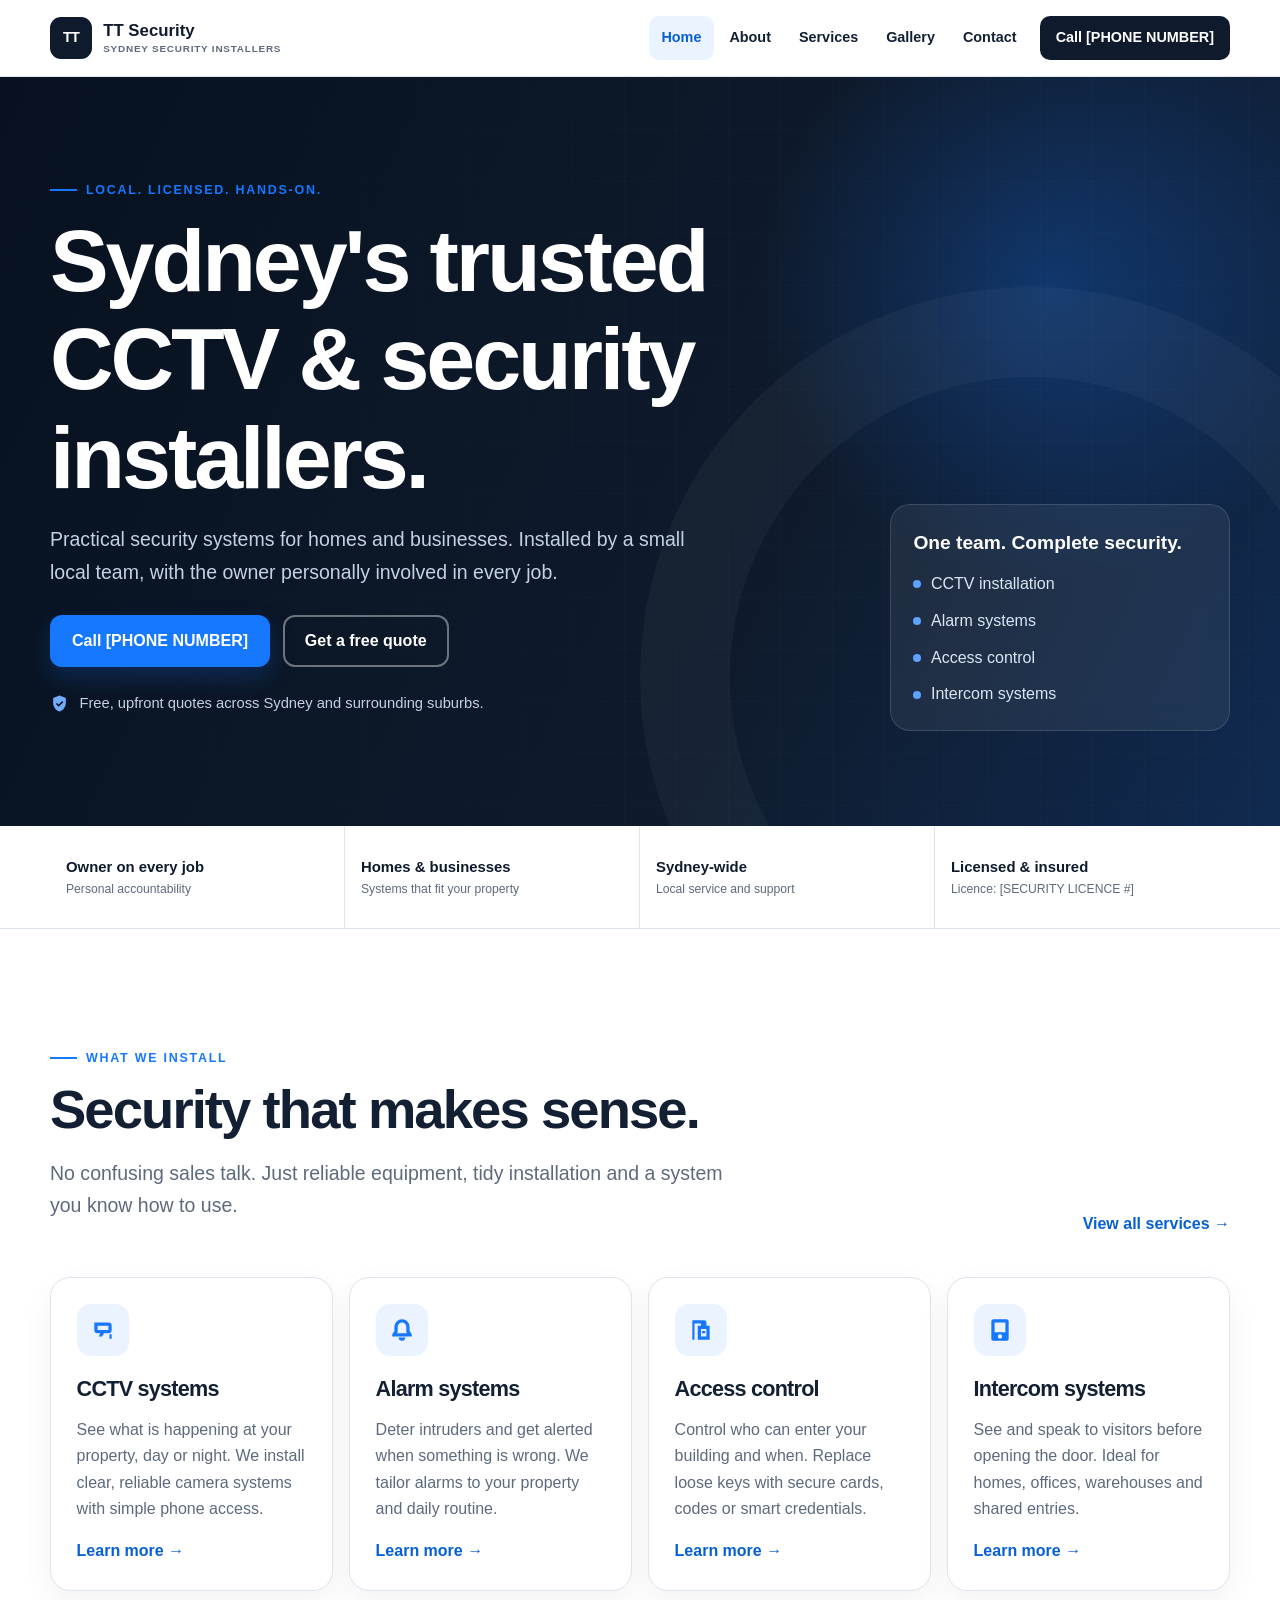
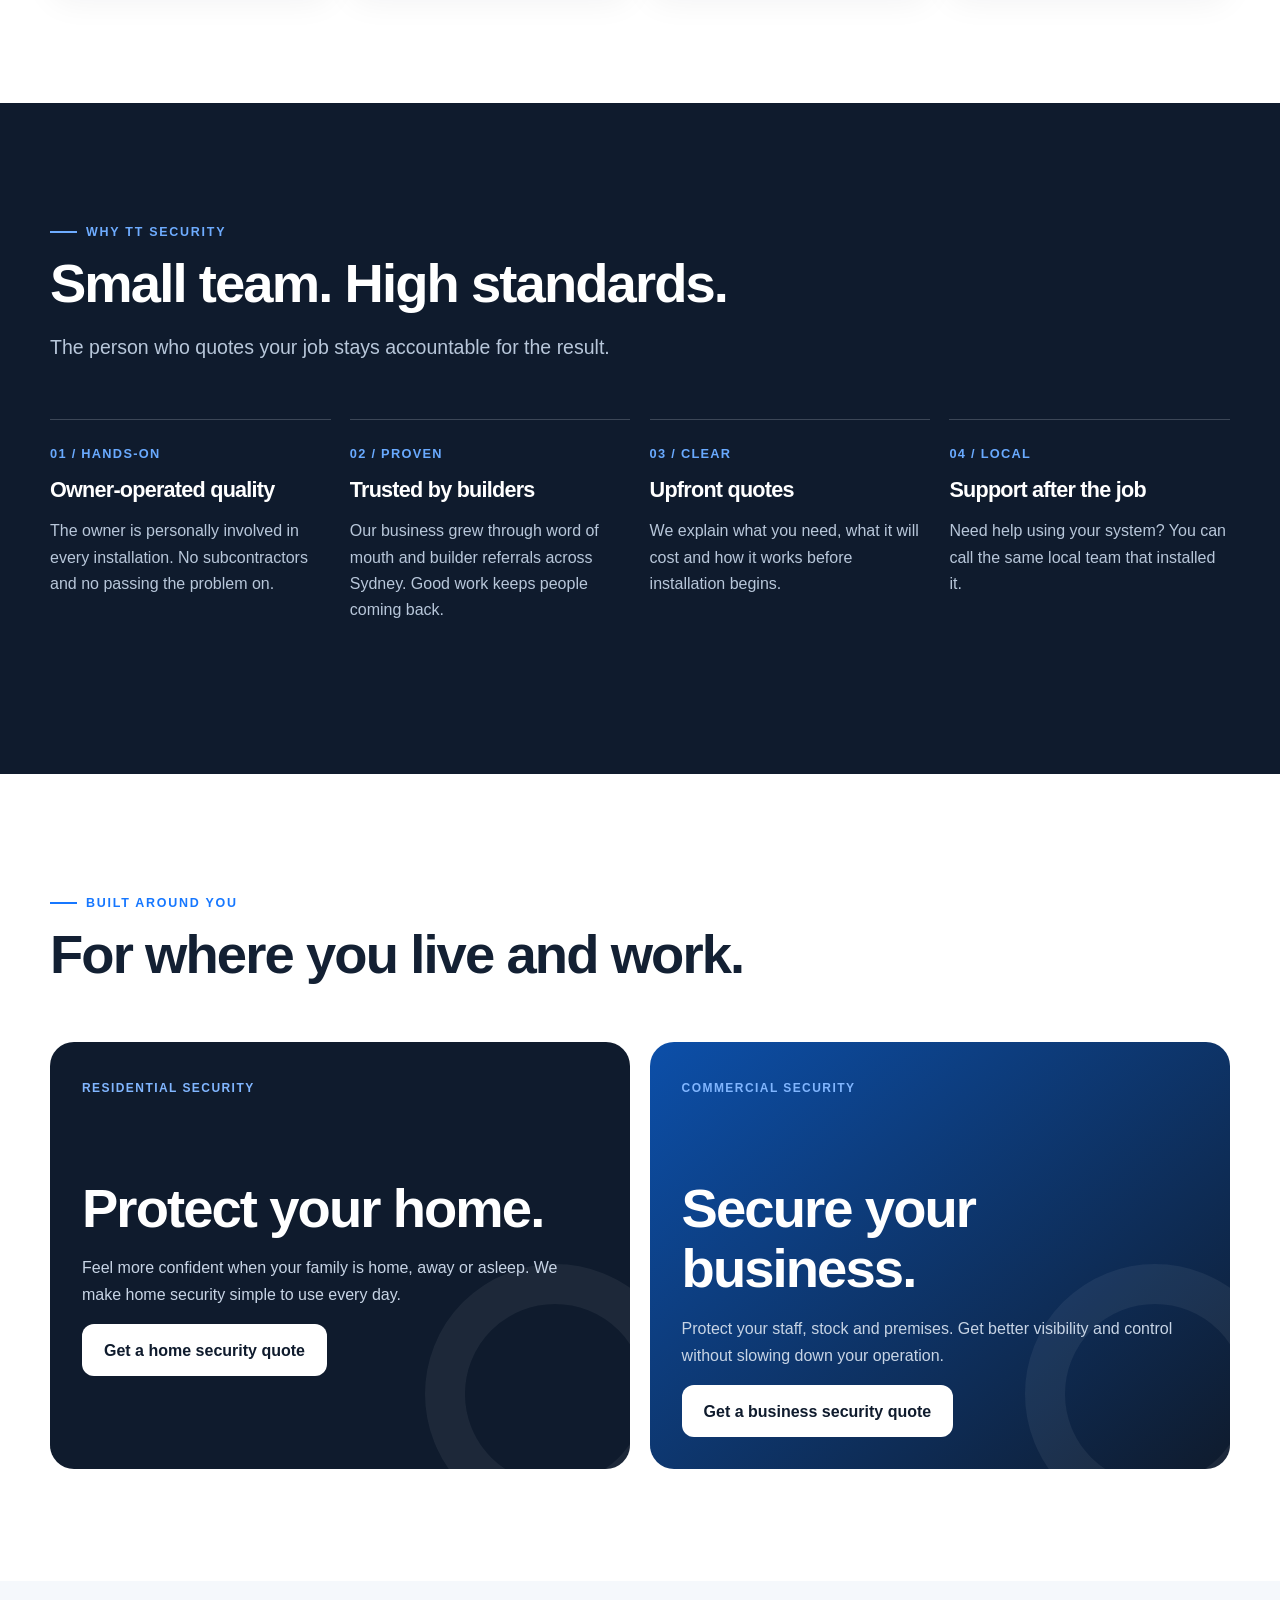
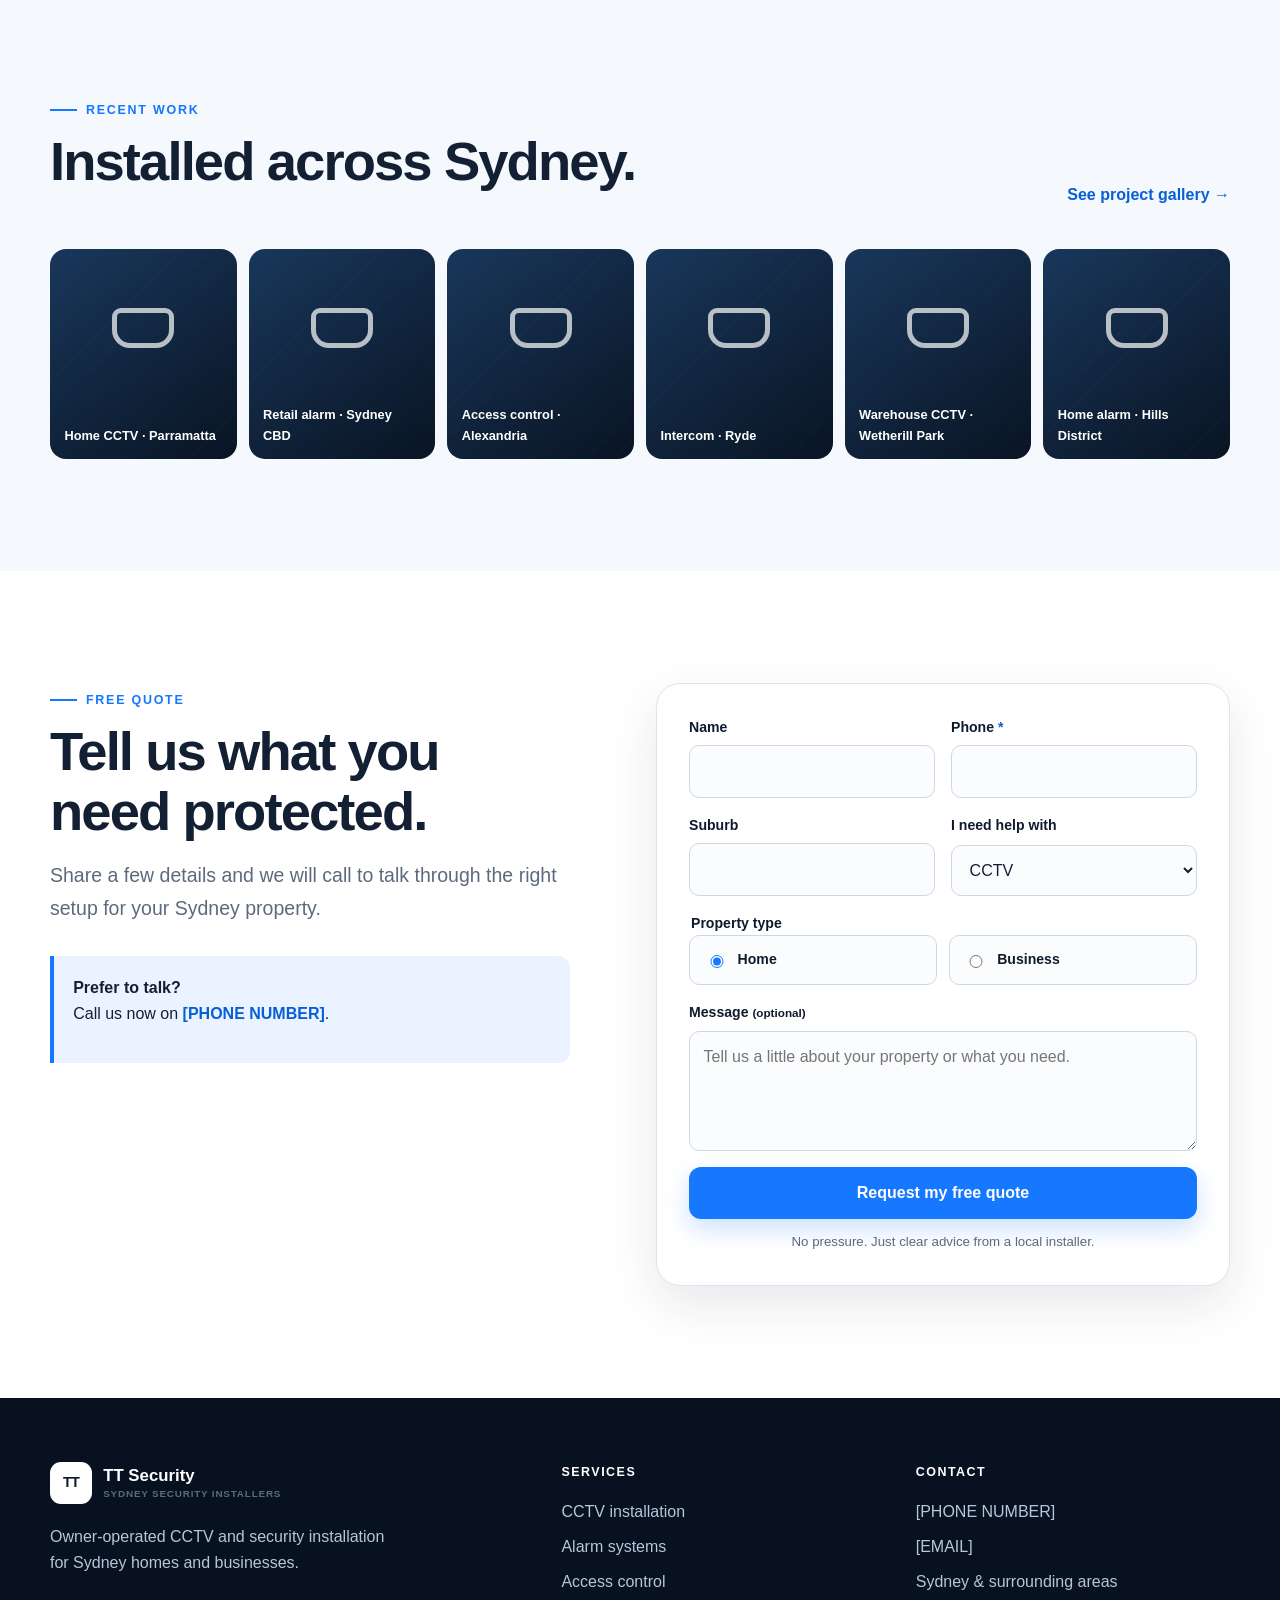
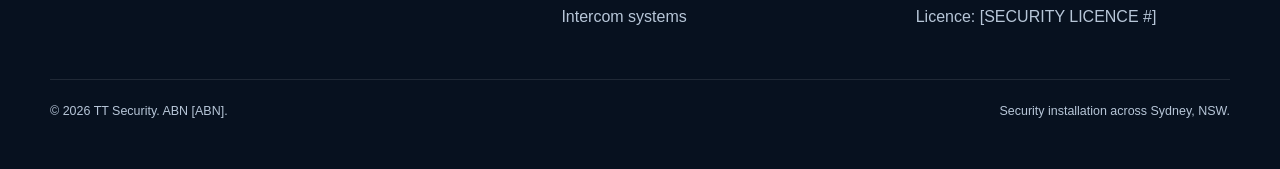
==== index.html @ d6d6823a "TT security website" ====
<!doctype html>
<html lang="en-AU">
<head>
  <meta charset="utf-8">
  <meta name="viewport" content="width=device-width, initial-scale=1">
  <title>CCTV & Security Installation Sydney | TT Security</title>
  <meta name="description" content="Sydney CCTV, alarm, access control and intercom installation for homes and businesses. Owner-operated service and free upfront quotes.">
  <link rel="stylesheet" href="css/style.css">
  <script defer src="js/main.js"></script>
  <script type="application/ld+json">
  {"@context":"https://schema.org","@type":"LocalBusiness","name":"TT Security","description":"CCTV and security system installation for Sydney homes and businesses.","telephone":"[PHONE NUMBER]","email":"[EMAIL]","address":{"@type":"PostalAddress","streetAddress":"[ADDRESS]","addressLocality":"Sydney","addressRegion":"NSW","postalCode":"[POSTCODE]","addressCountry":"AU"},"areaServed":"Sydney NSW and surrounding areas","openingHours":"[BUSINESS HOURS]","url":"[WEBSITE URL]"}
  </script>
</head>
<body>
  <a class="skip-link" href="#main">Skip to main content</a>
  <header class="site-header">
    <div class="container header-inner">
      <a class="brand" href="index.html" aria-label="TT Security home">
        <span class="brand-mark">TT</span><span class="brand-text">TT Security<small>Sydney security installers</small></span>
      </a>
      <button class="nav-toggle" type="button" aria-expanded="false" aria-controls="site-nav" aria-label="Open navigation"><span class="nav-toggle-lines"></span></button>
      <nav class="site-nav" id="site-nav" aria-label="Main navigation">
        <ul class="nav-list">
          <li><a href="index.html" aria-current="page">Home</a></li><li><a href="about.html">About</a></li><li><a href="services.html">Services</a></li><li><a href="gallery.html">Gallery</a></li><li><a href="contact.html">Contact</a></li><li><a class="nav-call" href="tel:+61000000000">Call [PHONE NUMBER]</a></li>
        </ul>
      </nav>
    </div>
  </header>

  <main id="main">
    <section class="hero">
      <div class="container hero-grid">
        <div class="hero-copy" data-reveal>
          <p class="eyebrow">Local. Licensed. Hands-on.</p>
          <h1>Sydney's trusted CCTV &amp; security installers.</h1>
          <p class="lead">Practical security systems for homes and businesses. Installed by a small local team, with the owner personally involved in every job.</p>
          <div class="button-row"><a class="button" href="tel:+61000000000">Call [PHONE NUMBER]</a><a class="button button-outline" href="#quote">Get a free quote</a></div>
          <p class="hero-note"><svg viewBox="0 0 24 24" aria-hidden="true"><path fill="currentColor" d="M12 2 4 5v6c0 5.2 3.4 9.9 8 11 4.6-1.1 8-5.8 8-11V5l-8-3Zm-1.1 14.2-3.5-3.5 1.4-1.4 2.1 2.1 4.5-4.5 1.4 1.4-5.9 5.9Z"/></svg>Free, upfront quotes across Sydney and surrounding suburbs.</p>
        </div>
        <aside class="hero-panel" data-reveal aria-label="TT Security services"><strong>One team. Complete security.</strong><ul><li>CCTV installation</li><li>Alarm systems</li><li>Access control</li><li>Intercom systems</li></ul></aside>
      </div>
    </section>

    <section class="trust-bar" aria-label="Why customers choose TT Security">
      <div class="container trust-grid">
        <div class="trust-item"><strong>Owner on every job</strong><span>Personal accountability</span></div>
        <div class="trust-item"><strong>Homes &amp; businesses</strong><span>Systems that fit your property</span></div>
        <div class="trust-item"><strong>Sydney-wide</strong><span>Local service and support</span></div>
        <div class="trust-item"><strong>Licensed &amp; insured</strong><span>Licence: [SECURITY LICENCE #]</span></div>
      </div>
    </section>

    <section class="section">
      <div class="container">
        <div class="section-heading" data-reveal><div><p class="eyebrow">What we install</p><h2>Security that makes sense.</h2><p class="lead">No confusing sales talk. Just reliable equipment, tidy installation and a system you know how to use.</p></div><a class="text-link" href="services.html">View all services →</a></div>
        <div class="cards-4">
          <article class="card" data-reveal><div class="icon-box"><svg viewBox="0 0 24 24" aria-hidden="true"><path fill="currentColor" d="M4 5h13a3 3 0 0 1 3 3v4a3 3 0 0 1-3 3h-4l-2 3H8l1.5-3H7a3 3 0 0 1-3-3V5Zm3 3v4h10V8H7Zm11 8h2v4h-2v-4Z"/></svg></div><h3>CCTV systems</h3><p>See what is happening at your property, day or night. We install clear, reliable camera systems with simple phone access.</p><a class="text-link" href="services.html#cctv">Learn more →</a></article>
          <article class="card" data-reveal><div class="icon-box"><svg viewBox="0 0 24 24" aria-hidden="true"><path fill="currentColor" d="M12 2a7 7 0 0 1 7 7v4l2 3v2H3v-2l2-3V9a7 7 0 0 1 7-7Zm0 20a3 3 0 0 1-3-3h6a3 3 0 0 1-3 3Zm0-17a4 4 0 0 0-4 4v5l-.7 1h9.4l-.7-1V9a4 4 0 0 0-4-4Z"/></svg></div><h3>Alarm systems</h3><p>Deter intruders and get alerted when something is wrong. We tailor alarms to your property and daily routine.</p><a class="text-link" href="services.html#alarms">Learn more →</a></article>
          <article class="card" data-reveal><div class="icon-box"><svg viewBox="0 0 24 24" aria-hidden="true"><path fill="currentColor" d="M4 3h11a2 2 0 0 1 2 2v3h3v13H9V8h3V6H6v15H4V3Zm8 8v7h5v-7h-5Zm1 2h3v2h-3v-2Z"/></svg></div><h3>Access control</h3><p>Control who can enter your building and when. Replace loose keys with secure cards, codes or smart credentials.</p><a class="text-link" href="services.html#access-control">Learn more →</a></article>
          <article class="card" data-reveal><div class="icon-box"><svg viewBox="0 0 24 24" aria-hidden="true"><path fill="currentColor" d="M6 2h12a2 2 0 0 1 2 2v16a2 2 0 0 1-2 2H6a2 2 0 0 1-2-2V4a2 2 0 0 1 2-2Zm1 3v9h10V5H7Zm5 11a2 2 0 1 0 0 4 2 2 0 0 0 0-4Z"/></svg></div><h3>Intercom systems</h3><p>See and speak to visitors before opening the door. Ideal for homes, offices, warehouses and shared entries.</p><a class="text-link" href="services.html#intercoms">Learn more →</a></article>
        </div>
      </div>
    </section>

    <section class="section section-dark">
      <div class="container"><div class="section-heading" data-reveal><div><p class="eyebrow">Why TT Security</p><h2>Small team. High standards.</h2><p class="lead">The person who quotes your job stays accountable for the result.</p></div></div>
        <div class="why-grid">
          <article class="why-item" data-reveal><span class="why-number">01 / HANDS-ON</span><h3>Owner-operated quality</h3><p>The owner is personally involved in every installation. No subcontractors and no passing the problem on.</p></article>
          <article class="why-item" data-reveal><span class="why-number">02 / PROVEN</span><h3>Trusted by builders</h3><p>Our business grew through word of mouth and builder referrals across Sydney. Good work keeps people coming back.</p></article>
          <article class="why-item" data-reveal><span class="why-number">03 / CLEAR</span><h3>Upfront quotes</h3><p>We explain what you need, what it will cost and how it works before installation begins.</p></article>
          <article class="why-item" data-reveal><span class="why-number">04 / LOCAL</span><h3>Support after the job</h3><p>Need help using your system? You can call the same local team that installed it.</p></article>
        </div>
      </div>
    </section>

    <section class="section"><div class="container"><div class="section-heading" data-reveal><div><p class="eyebrow">Built around you</p><h2>For where you live and work.</h2></div></div><div class="split-grid">
      <article class="audience-card" data-reveal><span class="audience-label">Residential security</span><h2>Protect your home.</h2><p>Feel more confident when your family is home, away or asleep. We make home security simple to use every day.</p><a class="button button-light" href="contact.html?service=home">Get a home security quote</a></article>
      <article class="audience-card business" data-reveal><span class="audience-label">Commercial security</span><h2>Secure your business.</h2><p>Protect your staff, stock and premises. Get better visibility and control without slowing down your operation.</p><a class="button button-light" href="contact.html?service=business">Get a business security quote</a></article>
    </div></div></section>

    <section class="section section-alt"><div class="container"><div class="section-heading" data-reveal><div><p class="eyebrow">Recent work</p><h2>Installed across Sydney.</h2></div><a class="text-link" href="gallery.html">See project gallery →</a></div><div class="work-grid">
      <a class="work-tile" href="gallery.html"><span>Home CCTV · Parramatta</span></a><a class="work-tile" href="gallery.html"><span>Retail alarm · Sydney CBD</span></a><a class="work-tile" href="gallery.html"><span>Access control · Alexandria</span></a><a class="work-tile" href="gallery.html"><span>Intercom · Ryde</span></a><a class="work-tile" href="gallery.html"><span>Warehouse CCTV · Wetherill Park</span></a><a class="work-tile" href="gallery.html"><span>Home alarm · Hills District</span></a>
    </div></div></section>

    <section class="section" id="quote"><div class="container quote-wrap"><div class="quote-copy" data-reveal><p class="eyebrow">Free quote</p><h2>Tell us what you need protected.</h2><p class="lead">Share a few details and we will call to talk through the right setup for your Sydney property.</p><div class="callout"><strong>Prefer to talk?</strong><p>Call us now on <a class="text-link" href="tel:+61000000000">[PHONE NUMBER]</a>.</p></div></div>
      <form class="quote-form" name="home-quote" method="POST" action="index.html?success=true#quote" data-netlify="true" data-reveal>
        <input type="hidden" name="form-name" value="home-quote"><div class="form-success" role="status">Thanks. Your request has been sent. TT Security will be in touch soon.</div>
        <div class="form-grid"><div class="field"><label for="home-name">Name</label><input id="home-name" name="name" autocomplete="name"></div><div class="field"><label for="home-phone">Phone <span>*</span></label><input id="home-phone" name="phone" type="tel" autocomplete="tel" required></div><div class="field"><label for="home-suburb">Suburb</label><input id="home-suburb" name="suburb" autocomplete="address-level2"></div><div class="field"><label for="home-service">I need help with</label><select id="home-service" name="service"><option>CCTV</option><option>Alarm System</option><option>Access Control</option><option>Intercom</option><option>Not sure</option></select></div><fieldset class="field field-full"><legend>Property type</legend><div class="radio-group"><label class="radio-option"><input type="radio" name="property-type" value="Home" checked> Home</label><label class="radio-option"><input type="radio" name="property-type" value="Business"> Business</label></div></fieldset><div class="field field-full"><label for="home-message">Message <small>(optional)</small></label><textarea id="home-message" name="message" placeholder="Tell us a little about your property or what you need."></textarea></div></div>
        <div class="form-footer"><button class="button" type="submit">Request my free quote</button><p class="form-note">No pressure. Just clear advice from a local installer.</p></div>
      </form>
    </div></section>
  </main>

  <footer class="site-footer"><div class="container"><div class="footer-grid"><div class="footer-brand"><a class="brand" href="index.html"><span class="brand-mark">TT</span><span class="brand-text">TT Security<small>Sydney security installers</small></span></a><p>Owner-operated CCTV and security installation for Sydney homes and businesses.</p></div><div><p class="footer-heading">Services</p><ul class="footer-links"><li><a href="services.html#cctv">CCTV installation</a></li><li><a href="services.html#alarms">Alarm systems</a></li><li><a href="services.html#access-control">Access control</a></li><li><a href="services.html#intercoms">Intercom systems</a></li></ul></div><div><p class="footer-heading">Contact</p><ul class="footer-links"><li><a href="tel:+61000000000">[PHONE NUMBER]</a></li><li><a href="mailto:hello@example.com">[EMAIL]</a></li><li>Sydney &amp; surrounding areas</li><li>Licence: [SECURITY LICENCE #]</li></ul></div></div><div class="footer-bottom"><span>© <span data-year>2026</span> TT Security. ABN [ABN].</span><span>Security installation across Sydney, NSW.</span></div></div></footer>
  <div class="mobile-call-bar"><a href="tel:+61000000000" aria-label="Call TT Security on [PHONE NUMBER]">☎ Call TT Security</a></div>
</body>
</html>
---- css/style.css ----
:root {
  --navy-950: #07111f;
  --navy-900: #0f1b2d;
  --navy-800: #172943;
  --blue: #1677ff;
  --blue-dark: #075fd6;
  --blue-pale: #eaf3ff;
  --white: #ffffff;
  --ink: #132033;
  --muted: #5d6a7d;
  --line: #dce4ee;
  --surface: #f5f8fc;
  --success: #16825d;
  --shadow: 0 18px 50px rgba(15, 27, 45, 0.1);
  --radius: 20px;
  --max-width: 1180px;
}

* { box-sizing: border-box; }

html { scroll-behavior: smooth; }

body {
  margin: 0;
  color: var(--ink);
  background: var(--white);
  font-family: Inter, ui-sans-serif, -apple-system, BlinkMacSystemFont, "Segoe UI", sans-serif;
  font-size: 16px;
  line-height: 1.65;
  -webkit-font-smoothing: antialiased;
}

body.menu-open,
body.lightbox-open { overflow: hidden; }

a { color: inherit; text-decoration: none; }
img, svg { display: block; max-width: 100%; }
button, input, select, textarea { font: inherit; }
button { cursor: pointer; }

:focus-visible {
  outline: 3px solid rgba(22, 119, 255, 0.45);
  outline-offset: 3px;
}

.skip-link {
  position: fixed;
  left: 1rem;
  top: -5rem;
  z-index: 200;
  padding: 0.75rem 1rem;
  border-radius: 10px;
  color: var(--white);
  background: var(--blue);
  font-weight: 800;
}

.skip-link:focus { top: 1rem; }

.container {
  width: min(calc(100% - 2rem), var(--max-width));
  margin-inline: auto;
}

.section { padding: 5rem 0; }
.section-sm { padding: 3rem 0; }
.section-alt { background: var(--surface); }
.section-dark { color: var(--white); background: var(--navy-900); }

.eyebrow {
  display: inline-flex;
  align-items: center;
  gap: 0.55rem;
  margin: 0 0 0.85rem;
  color: var(--blue);
  font-size: 0.78rem;
  font-weight: 850;
  letter-spacing: 0.14em;
  line-height: 1.3;
  text-transform: uppercase;
}

.eyebrow::before {
  width: 1.7rem;
  height: 2px;
  background: currentColor;
  content: "";
}

.section-dark .eyebrow { color: #6eacff; }

h1, h2, h3 {
  margin: 0 0 1rem;
  font-weight: 850;
  letter-spacing: -0.035em;
  line-height: 1.12;
}

h1 { font-size: clamp(2.65rem, 8vw, 5.5rem); }
h2 { font-size: clamp(2rem, 5vw, 3.4rem); }
h3 { font-size: 1.35rem; }
p { margin: 0 0 1rem; }

.lead {
  max-width: 680px;
  color: var(--muted);
  font-size: clamp(1.05rem, 2vw, 1.22rem);
}

.section-dark .lead { color: #b8c7da; }
.center { text-align: center; }
.center .lead { margin-inline: auto; }

.button-row {
  display: flex;
  flex-wrap: wrap;
  gap: 0.8rem;
  margin-top: 1.7rem;
}

.button {
  display: inline-flex;
  min-height: 52px;
  align-items: center;
  justify-content: center;
  gap: 0.6rem;
  padding: 0.85rem 1.25rem;
  border: 2px solid transparent;
  border-radius: 12px;
  color: var(--white);
  background: var(--blue);
  box-shadow: 0 10px 24px rgba(22, 119, 255, 0.22);
  font-weight: 800;
  line-height: 1.2;
  transition: transform 180ms ease, background 180ms ease, box-shadow 180ms ease;
}

.button:hover { background: var(--blue-dark); transform: translateY(-2px); }
.button-light { color: var(--navy-900); background: var(--white); box-shadow: none; }
.button-light:hover { background: #eaf3ff; }
.button-outline { border-color: rgba(255, 255, 255, 0.4); background: transparent; box-shadow: none; }
.button-outline:hover { border-color: var(--white); background: rgba(255, 255, 255, 0.08); }
.button-dark { background: var(--navy-900); box-shadow: none; }
.button-dark:hover { background: var(--navy-800); }
.text-link { color: var(--blue-dark); font-weight: 800; }
.text-link:hover { text-decoration: underline; text-underline-offset: 4px; }

/* Header */
.site-header {
  position: sticky;
  top: 0;
  z-index: 100;
  border-bottom: 1px solid rgba(220, 228, 238, 0.85);
  background: rgba(255, 255, 255, 0.94);
  backdrop-filter: blur(14px);
}

.header-inner {
  display: flex;
  min-height: 76px;
  align-items: center;
  justify-content: space-between;
  gap: 1rem;
}

.brand { display: inline-flex; align-items: center; gap: 0.7rem; }
.brand-mark {
  display: grid;
  width: 42px;
  height: 42px;
  place-items: center;
  border-radius: 11px;
  color: var(--white);
  background: var(--navy-900);
  font-size: 0.9rem;
  font-weight: 900;
  letter-spacing: -0.05em;
}
.brand-text { display: grid; color: var(--navy-900); font-size: 1.05rem; font-weight: 900; line-height: 1.05; }
.brand-text small { margin-top: 0.25rem; color: var(--muted); font-size: 0.62rem; font-weight: 700; letter-spacing: 0.08em; text-transform: uppercase; }

.nav-toggle {
  display: grid;
  width: 48px;
  height: 48px;
  padding: 0;
  place-items: center;
  border: 1px solid var(--line);
  border-radius: 11px;
  color: var(--navy-900);
  background: var(--white);
}

.nav-toggle-lines,
.nav-toggle-lines::before,
.nav-toggle-lines::after {
  width: 21px;
  height: 2px;
  border-radius: 2px;
  background: currentColor;
  content: "";
  transition: transform 180ms ease, opacity 180ms ease;
}
.nav-toggle-lines { position: relative; }
.nav-toggle-lines::before { position: absolute; left: 0; top: -7px; }
.nav-toggle-lines::after { position: absolute; left: 0; top: 7px; }
.nav-toggle[aria-expanded="true"] .nav-toggle-lines { background: transparent; }
.nav-toggle[aria-expanded="true"] .nav-toggle-lines::before { top: 0; transform: rotate(45deg); }
.nav-toggle[aria-expanded="true"] .nav-toggle-lines::after { top: 0; transform: rotate(-45deg); }

.site-nav {
  position: fixed;
  inset: 77px 0 auto;
  display: none;
  max-height: calc(100vh - 77px);
  padding: 1rem;
  overflow-y: auto;
  border-bottom: 1px solid var(--line);
  background: var(--white);
  box-shadow: var(--shadow);
}
.site-nav.is-open { display: block; }
.nav-list { display: grid; gap: 0.2rem; margin: 0; padding: 0; list-style: none; }
.nav-list a { display: block; padding: 0.9rem 1rem; border-radius: 10px; font-weight: 750; }
.nav-list a:hover, .nav-list a[aria-current="page"] { color: var(--blue-dark); background: var(--blue-pale); }
.nav-list .nav-call { margin-top: 0.45rem; color: var(--white); background: var(--navy-900); text-align: center; }
.nav-list .nav-call:hover { color: var(--white); background: var(--navy-800); }

/* Hero */
.hero {
  position: relative;
  display: grid;
  min-height: 680px;
  align-items: center;
  overflow: hidden;
  color: var(--white);
  background:
    radial-gradient(circle at 82% 28%, rgba(22, 119, 255, 0.28), transparent 25%),
    linear-gradient(115deg, var(--navy-950) 0%, var(--navy-900) 62%, #102a50 100%);
}

.hero::before {
  position: absolute;
  inset: 0;
  opacity: 0.24;
  background-image: linear-gradient(rgba(255,255,255,.06) 1px, transparent 1px), linear-gradient(90deg, rgba(255,255,255,.06) 1px, transparent 1px);
  background-size: 52px 52px;
  content: "";
  mask-image: linear-gradient(to right, transparent, black 50%);
}

.hero::after {
  position: absolute;
  right: -140px;
  bottom: -240px;
  width: 600px;
  height: 600px;
  border: 90px solid rgba(255, 255, 255, 0.035);
  border-radius: 50%;
  content: "";
}

.hero-grid { position: relative; z-index: 1; display: grid; gap: 2.5rem; padding: 6rem 0; }
.hero-copy { max-width: 800px; }
.hero h1 { max-width: 850px; }
.hero .lead { max-width: 680px; color: #c4d2e5; }
.hero-note { display: flex; align-items: center; gap: 0.65rem; margin-top: 1.5rem; color: #c4d2e5; font-size: 0.92rem; }
.hero-note svg { width: 19px; color: #70adff; }

.hero-panel {
  position: relative;
  max-width: 420px;
  padding: 1.4rem;
  border: 1px solid rgba(255,255,255,.13);
  border-radius: var(--radius);
  background: rgba(255,255,255,.07);
  backdrop-filter: blur(12px);
}
.hero-panel strong { display: block; margin-bottom: 0.75rem; font-size: 1.2rem; }
.hero-panel ul { display: grid; gap: 0.65rem; margin: 0; padding: 0; list-style: none; }
.hero-panel li { display: flex; align-items: center; gap: 0.6rem; color: #dbe7f6; }
.hero-panel li::before { width: 8px; height: 8px; flex: 0 0 auto; border-radius: 50%; background: #5da3ff; content: ""; }

.trust-bar { position: relative; z-index: 3; margin-top: -1px; border-bottom: 1px solid var(--line); background: var(--white); }
.trust-grid { display: grid; grid-template-columns: 1fr 1fr; }
.trust-item { display: grid; min-height: 102px; align-content: center; padding: 1rem; border-right: 1px solid var(--line); border-bottom: 1px solid var(--line); }
.trust-item:nth-child(even) { border-right: 0; }
.trust-item strong { color: var(--navy-900); font-size: 0.93rem; }
.trust-item span { color: var(--muted); font-size: 0.76rem; }

/* Cards and grids */
.section-heading { display: flex; align-items: end; justify-content: space-between; gap: 2rem; margin-bottom: 2.5rem; }
.section-heading > div { max-width: 700px; }
.cards-4 { display: grid; gap: 1rem; }
.card {
  padding: 1.6rem;
  border: 1px solid var(--line);
  border-radius: var(--radius);
  background: var(--white);
  box-shadow: 0 12px 32px rgba(15, 27, 45, 0.05);
  transition: transform 180ms ease, border-color 180ms ease, box-shadow 180ms ease;
}
.card:hover { border-color: #b7d4fb; box-shadow: var(--shadow); transform: translateY(-4px); }
.icon-box { display: grid; width: 52px; height: 52px; margin-bottom: 1.3rem; place-items: center; border-radius: 14px; color: var(--blue); background: var(--blue-pale); }
.icon-box svg { width: 26px; height: 26px; }
.card p { color: var(--muted); }

.why-grid, .split-grid, .contact-grid, .about-grid, .service-detail { display: grid; gap: 1.2rem; }
.why-item { padding: 1.4rem 0; border-top: 1px solid rgba(220, 228, 238, 0.22); }
.why-number { display: block; margin-bottom: 0.9rem; color: #69aaff; font-size: 0.8rem; font-weight: 850; letter-spacing: 0.1em; }
.why-item p { color: #b8c7da; }

.audience-card { position: relative; min-height: 390px; padding: 2rem; overflow: hidden; border-radius: 24px; color: var(--white); background: var(--navy-900); }
.audience-card.business { background: linear-gradient(140deg, #0c4fa9, #0f1b2d); }
.audience-card::after { position: absolute; right: -55px; bottom: -55px; width: 180px; height: 180px; border: 40px solid rgba(255,255,255,.06); border-radius: 50%; content: ""; }
.audience-card > * { position: relative; z-index: 1; }
.audience-card p { max-width: 500px; color: #c7d4e5; }
.audience-label { display: inline-block; margin-bottom: 5rem; color: #81b6ff; font-size: 0.75rem; font-weight: 850; letter-spacing: 0.12em; text-transform: uppercase; }

/* Project placeholders */
.work-grid { display: grid; grid-template-columns: repeat(2, 1fr); gap: 0.75rem; }
.work-tile { position: relative; min-height: 180px; overflow: hidden; border-radius: 16px; color: var(--white); background: linear-gradient(145deg, #19375b, #091423); }
.work-tile::before { position: absolute; inset: 0; opacity: 0.32; background: repeating-linear-gradient(135deg, transparent 0 18px, rgba(255,255,255,.05) 18px 19px); content: ""; }
.work-tile::after { position: absolute; top: 28%; left: 50%; width: 52px; height: 30px; border: 5px solid rgba(255,255,255,.7); border-radius: 9px 9px 18px 18px; content: ""; transform: translateX(-50%); }
.work-tile span { position: absolute; right: 0.9rem; bottom: 0.8rem; left: 0.9rem; z-index: 1; font-size: 0.8rem; font-weight: 750; }
.work-tile:hover::before { opacity: 0.52; }

/* Forms */
.quote-wrap { display: grid; gap: 2rem; }
.quote-copy { max-width: 520px; }
.quote-copy .callout { margin-top: 2rem; padding: 1.2rem; border-left: 4px solid var(--blue); border-radius: 0 12px 12px 0; background: var(--blue-pale); }
.quote-form { padding: 1.4rem; border: 1px solid var(--line); border-radius: 24px; background: var(--white); box-shadow: var(--shadow); }
.form-grid { display: grid; gap: 1rem; }
.field { display: grid; gap: 0.4rem; }
.field label, .field legend { color: var(--navy-900); font-size: 0.88rem; font-weight: 800; }
.field label span { color: var(--blue-dark); }
.field input, .field select, .field textarea {
  width: 100%;
  min-height: 50px;
  padding: 0.75rem 0.85rem;
  border: 1px solid #cdd8e6;
  border-radius: 10px;
  color: var(--ink);
  background: #fbfcfe;
}
.field textarea { min-height: 120px; resize: vertical; }
.field input:focus, .field select:focus, .field textarea:focus { border-color: var(--blue); outline: 3px solid rgba(22,119,255,.12); }
.field-full { grid-column: 1 / -1; }
fieldset.field { margin: 0; padding: 0; border: 0; }
.radio-group { display: flex; gap: 0.7rem; }
.radio-option { display: flex; flex: 1; min-height: 50px; align-items: center; gap: 0.55rem; padding: 0.7rem 0.8rem; border: 1px solid #cdd8e6; border-radius: 10px; background: #fbfcfe; }
.radio-option input { width: 18px; min-height: auto; accent-color: var(--blue); }
.form-footer { display: grid; gap: 0.8rem; margin-top: 1rem; }
.form-footer .button { width: 100%; border: 0; }
.form-note { margin: 0; color: var(--muted); font-size: 0.83rem; text-align: center; }
.form-success { display: none; padding: 1rem; border-radius: 12px; color: #0a5e42; background: #e7f7f1; font-weight: 750; }
.form-success.is-visible { display: block; }

/* Inner pages */
.page-hero { position: relative; padding: 6.5rem 0 5rem; overflow: hidden; color: var(--white); background: linear-gradient(120deg, var(--navy-950), #12315a); }
.page-hero::after { position: absolute; top: -190px; right: -90px; width: 460px; height: 460px; border: 70px solid rgba(255,255,255,.035); border-radius: 50%; content: ""; }
.page-hero .container { position: relative; z-index: 1; }
.page-hero h1 { max-width: 880px; font-size: clamp(2.6rem, 7vw, 4.7rem); }
.page-hero .lead { color: #c3d2e4; }
.breadcrumbs { margin-bottom: 1.2rem; color: #98abc2; font-size: 0.85rem; }
.breadcrumbs a:hover { color: var(--white); }

.photo-placeholder { position: relative; display: grid; min-height: 420px; place-items: center; overflow: hidden; border-radius: 24px; color: #bcd0e8; background: linear-gradient(145deg, #183657, #081321); text-align: center; }
.photo-placeholder::before { position: absolute; width: 240px; height: 240px; border: 50px solid rgba(255,255,255,.05); border-radius: 50%; content: ""; }
.photo-placeholder span { position: relative; z-index: 1; max-width: 220px; padding: 1rem; font-weight: 750; }
.stat-row { display: grid; grid-template-columns: 1fr 1fr; gap: 0.7rem; margin-top: 1.5rem; }
.stat { padding: 1.2rem; border-radius: 14px; background: var(--surface); }
.stat strong { display: block; color: var(--blue-dark); font-size: 1.3rem; }
.stat span { color: var(--muted); font-size: 0.84rem; }

.service-detail { padding: 3rem 0; border-bottom: 1px solid var(--line); scroll-margin-top: 92px; }
.service-detail:last-child { border-bottom: 0; }
.service-number { color: var(--blue); font-size: 0.76rem; font-weight: 900; letter-spacing: 0.14em; text-transform: uppercase; }
.service-list { display: grid; gap: 0.7rem; margin: 1.3rem 0; padding: 0; list-style: none; }
.service-list li { display: flex; gap: 0.65rem; }
.service-list li::before { color: var(--blue); content: "✓"; font-weight: 900; }
.use-case { padding: 1.3rem; border-radius: 14px; background: var(--surface); }
.use-case + .use-case { margin-top: 0.8rem; }
.use-case strong { display: block; margin-bottom: 0.35rem; }
.use-case p { margin: 0; color: var(--muted); font-size: 0.92rem; }
.brand-note { margin-top: 1rem; color: var(--muted); font-size: 0.88rem; }

.gallery-grid { display: grid; gap: 1rem; }
.gallery-item { padding: 0; overflow: hidden; border: 0; border-radius: 16px; color: var(--white); background: var(--navy-900); text-align: left; box-shadow: 0 10px 28px rgba(15,27,45,.1); }
.gallery-visual { position: relative; min-height: 250px; background: linear-gradient(145deg, #1c406b, #091321); }
.gallery-visual::before { position: absolute; inset: 0; opacity: .28; background: repeating-linear-gradient(45deg, transparent 0 24px, rgba(255,255,255,.06) 24px 25px); content: ""; }
.gallery-visual::after { position: absolute; top: 50%; left: 50%; width: 64px; height: 38px; border: 6px solid rgba(255,255,255,.72); border-radius: 12px 12px 22px 22px; content: ""; transform: translate(-50%,-50%); }
.gallery-item:nth-child(3n+2) .gallery-visual { background: linear-gradient(145deg, #1351a5, #0a1a30); }
.gallery-item:nth-child(3n+3) .gallery-visual { background: linear-gradient(145deg, #40516a, #0b1625); }
.gallery-caption { display: block; padding: 1rem; font-size: 0.88rem; font-weight: 750; }
.gallery-item:hover .gallery-visual { filter: brightness(1.15); }

.lightbox { position: fixed; inset: 0; z-index: 300; display: none; place-items: center; padding: 1rem; background: rgba(3,10,19,.92); }
.lightbox.is-open { display: grid; }
.lightbox-dialog { width: min(900px, 100%); }
.lightbox-visual { position: relative; min-height: min(65vh, 620px); border-radius: 18px; background: linear-gradient(145deg, #1c406b, #091321); }
.lightbox-visual::after { position: absolute; top: 50%; left: 50%; width: 100px; height: 58px; border: 9px solid rgba(255,255,255,.72); border-radius: 16px 16px 30px 30px; content: ""; transform: translate(-50%,-50%); }
.lightbox-caption { margin: 1rem 0 0; color: var(--white); text-align: center; }
.lightbox-close { position: absolute; top: 1rem; right: 1rem; display: grid; width: 48px; height: 48px; place-items: center; border: 1px solid rgba(255,255,255,.25); border-radius: 50%; color: var(--white); background: rgba(255,255,255,.08); font-size: 1.6rem; }

.contact-card { padding: 1.4rem; border: 1px solid var(--line); border-radius: 16px; }
.contact-card span { display: block; color: var(--muted); font-size: 0.8rem; font-weight: 750; letter-spacing: .08em; text-transform: uppercase; }
.contact-card strong, .contact-card a { color: var(--navy-900); font-size: 1.08rem; font-weight: 850; }
.map-wrap { min-height: 380px; overflow: hidden; border-radius: 20px; background: var(--surface); }
.map-wrap iframe { width: 100%; height: 420px; border: 0; }

.cta-band { padding: 3rem 0; color: var(--white); background: linear-gradient(100deg, var(--blue-dark), #0c3978); }
.cta-band-inner { display: grid; gap: 1.5rem; align-items: center; }
.cta-band h2 { margin-bottom: 0.5rem; font-size: clamp(1.8rem, 4vw, 2.7rem); }
.cta-band p { margin: 0; color: #d8e8ff; }

/* Footer */
.site-footer { padding: 4rem 0 6.5rem; color: #b7c6d8; background: var(--navy-950); }
.footer-grid { display: grid; gap: 2.5rem; }
.footer-brand .brand-text { color: var(--white); }
.footer-brand .brand-mark { color: var(--navy-900); background: var(--white); }
.footer-brand p { max-width: 350px; margin-top: 1.2rem; }
.footer-heading { margin: 0 0 1rem; color: var(--white); font-size: 0.78rem; font-weight: 850; letter-spacing: .12em; text-transform: uppercase; }
.footer-links { display: grid; gap: 0.55rem; margin: 0; padding: 0; list-style: none; }
.footer-links a:hover { color: var(--white); }
.footer-bottom { display: flex; flex-wrap: wrap; justify-content: space-between; gap: 1rem; margin-top: 3rem; padding-top: 1.3rem; border-top: 1px solid rgba(255,255,255,.1); font-size: 0.78rem; }

.mobile-call-bar { position: fixed; right: 0; bottom: 0; left: 0; z-index: 150; padding: 0.7rem 1rem calc(0.7rem + env(safe-area-inset-bottom)); border-top: 1px solid rgba(255,255,255,.15); background: var(--navy-950); }
.mobile-call-bar a { display: flex; min-height: 52px; align-items: center; justify-content: center; gap: .6rem; border-radius: 11px; color: var(--white); background: var(--blue); font-weight: 850; }

[data-reveal] { opacity: 0; transform: translateY(20px); transition: opacity 600ms ease, transform 600ms ease; }
[data-reveal].is-visible { opacity: 1; transform: none; }
@media (prefers-reduced-motion: reduce) {
  html { scroll-behavior: auto; }
  *, *::before, *::after { scroll-behavior: auto !important; transition-duration: .01ms !important; animation-duration: .01ms !important; animation-iteration-count: 1 !important; }
  [data-reveal] { opacity: 1; transform: none; }
}

@media (min-width: 680px) {
  .cards-4, .why-grid { grid-template-columns: repeat(2, 1fr); }
  .split-grid, .about-grid, .quote-wrap, .contact-grid { grid-template-columns: 1fr 1fr; }
  .form-grid { grid-template-columns: 1fr 1fr; }
  .work-grid { grid-template-columns: repeat(3, 1fr); }
  .gallery-grid { grid-template-columns: repeat(2, 1fr); }
  .footer-grid { grid-template-columns: 1.5fr 1fr 1fr; }
  .cta-band-inner { grid-template-columns: 1fr auto; }
  .quote-form { padding: 2rem; }
}

@media (min-width: 920px) {
  .section { padding: 7rem 0; }
  .nav-toggle { display: none; }
  .site-nav { position: static; display: block; max-height: none; padding: 0; overflow: visible; border: 0; background: transparent; box-shadow: none; }
  .nav-list { display: flex; align-items: center; gap: 0.15rem; }
  .nav-list a { padding: 0.65rem 0.8rem; font-size: 0.9rem; }
  .nav-list .nav-call { margin: 0 0 0 0.5rem; padding-inline: 1rem; }
  .hero-grid { grid-template-columns: 1fr 340px; align-items: end; }
  .trust-grid { grid-template-columns: repeat(4, 1fr); }
  .trust-item { border-bottom: 0; }
  .trust-item:nth-child(even) { border-right: 1px solid var(--line); }
  .trust-item:last-child { border-right: 0; }
  .cards-4 { grid-template-columns: repeat(4, 1fr); }
  .why-grid { grid-template-columns: repeat(4, 1fr); }
  .work-grid { grid-template-columns: repeat(6, 1fr); }
  .work-tile { min-height: 210px; }
  .service-detail { grid-template-columns: minmax(0, 1.15fr) minmax(320px, .85fr); gap: 5rem; padding: 5rem 0; }
  .service-detail:nth-child(even) .service-copy { order: 2; }
  .gallery-grid { grid-template-columns: repeat(3, 1fr); }
  .mobile-call-bar { display: none; }
  .site-footer { padding-bottom: 3rem; }
}

@media (max-width: 679px) {
  .section-heading { display: block; }
  .section-heading .text-link { display: inline-block; margin-top: 1rem; }
  .button-row .button { width: 100%; }
  .radio-group { flex-direction: column; }
  .page-hero { padding: 5rem 0 4rem; }
}
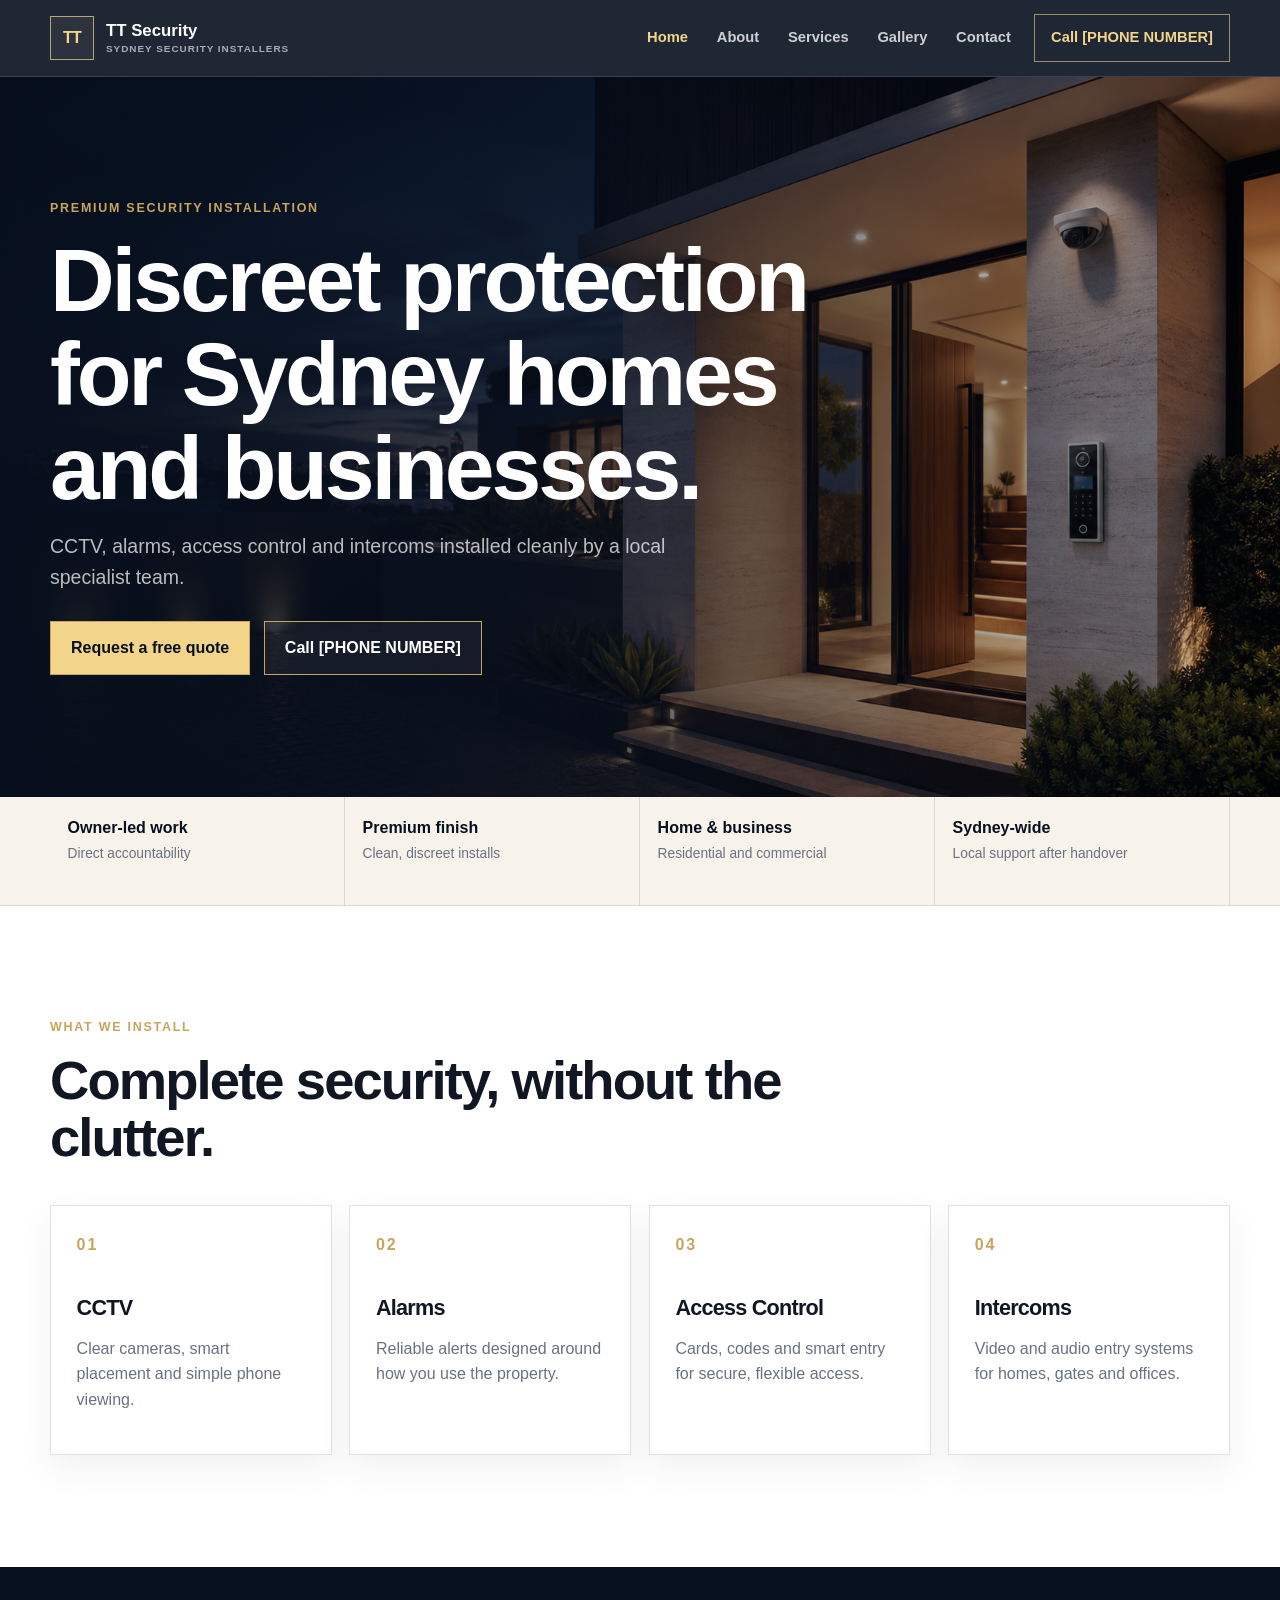
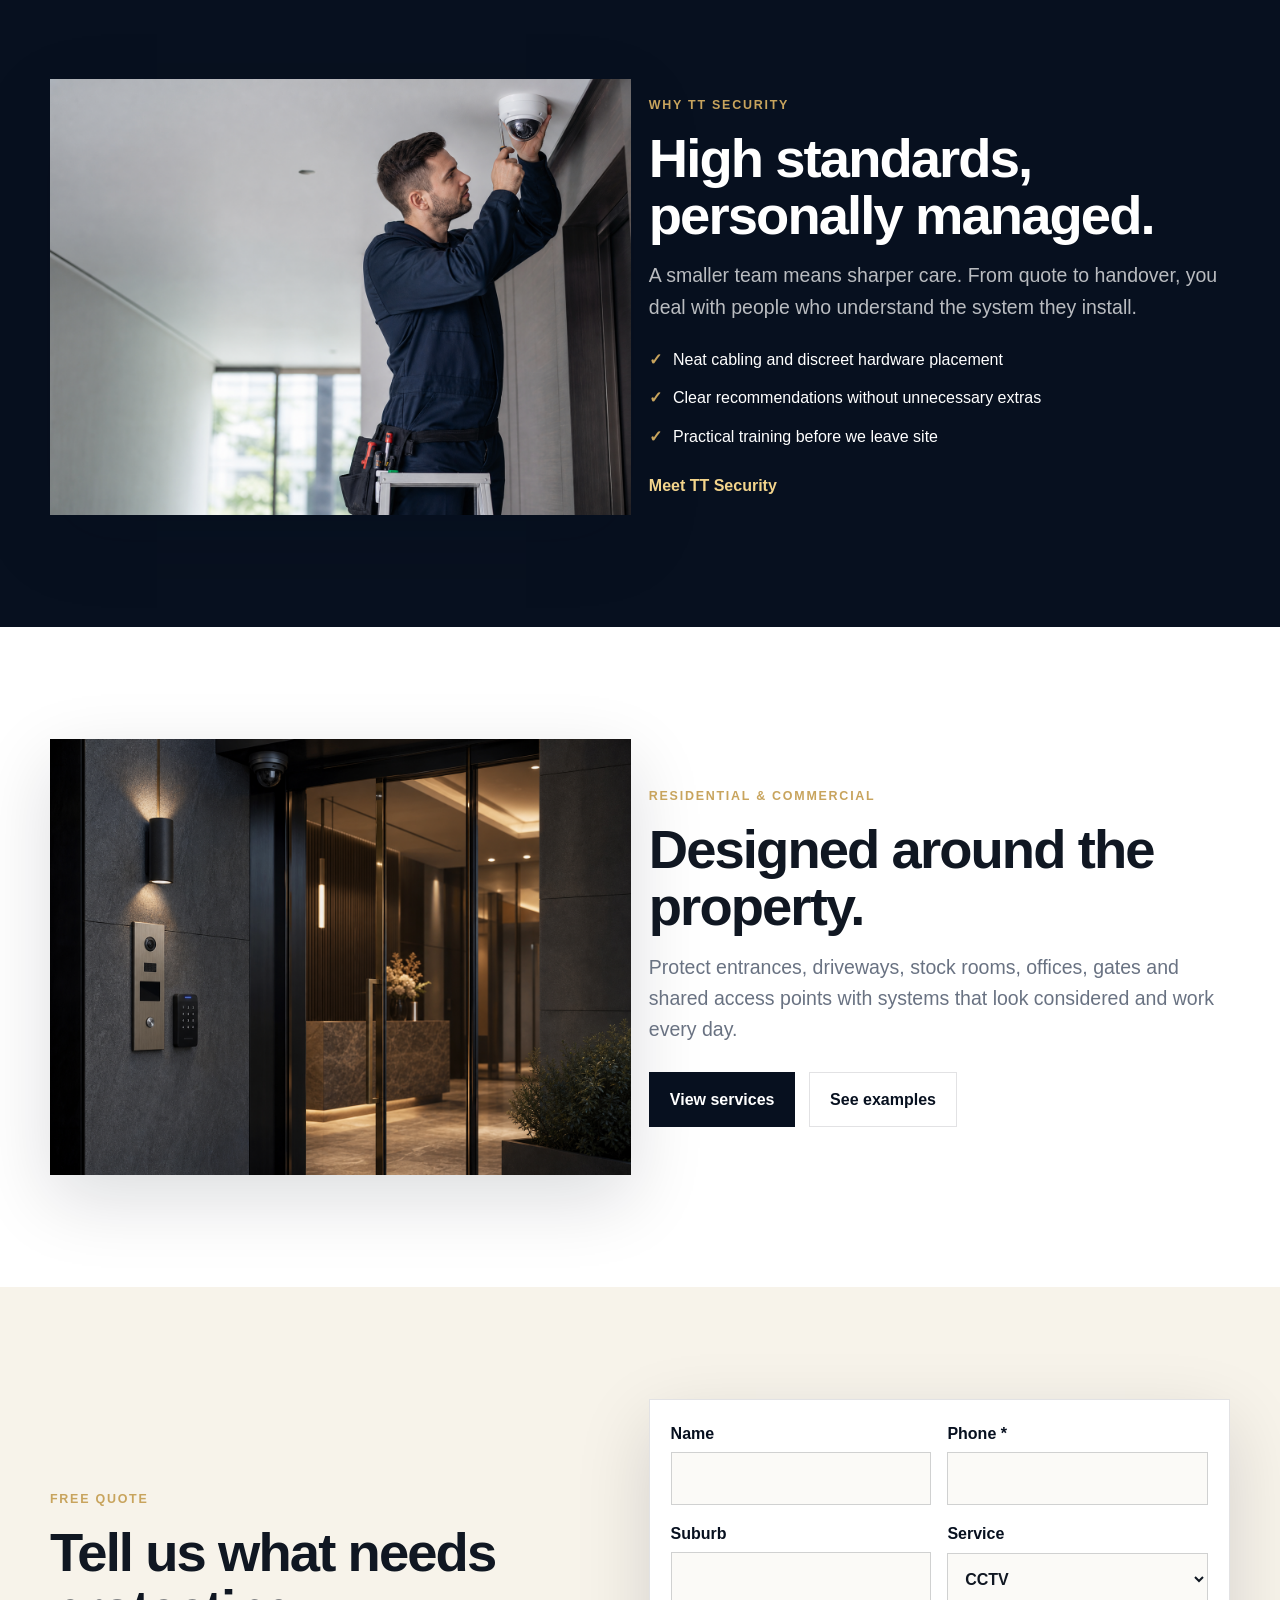
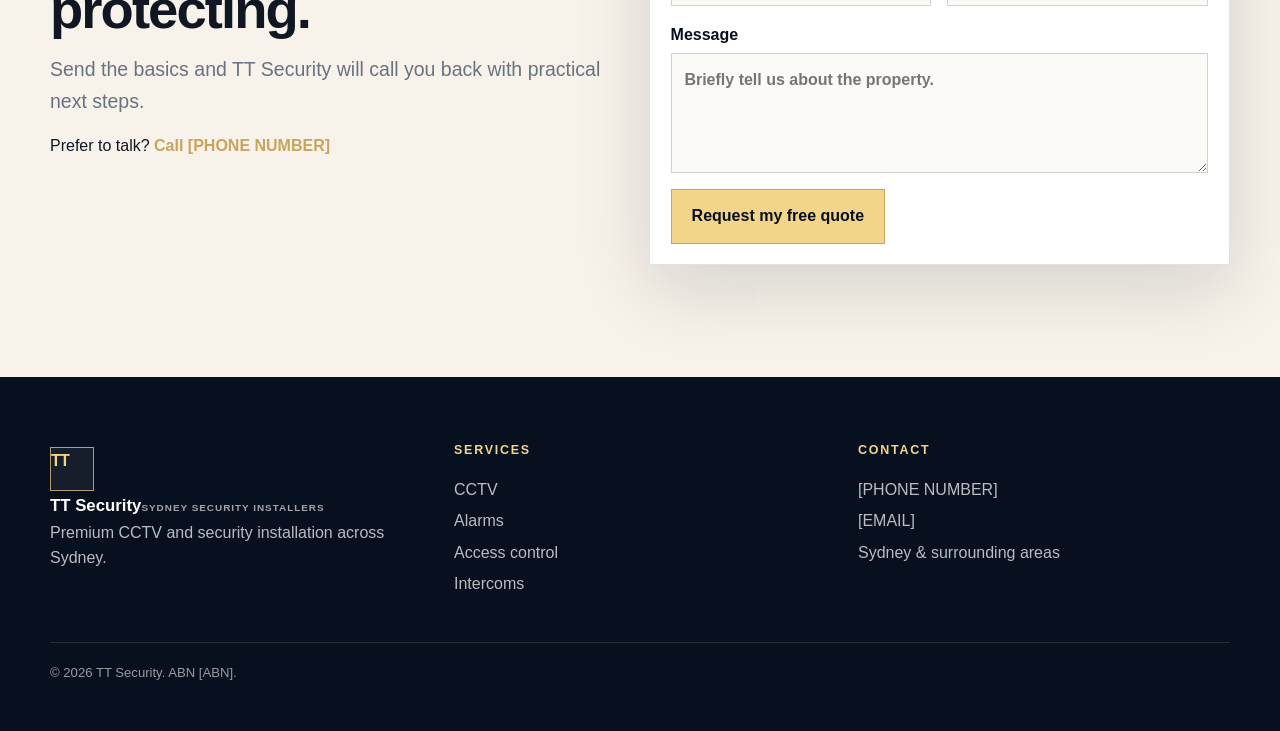
==== commit 15c2aa6a: "Website" ====
--- a/index.html
+++ b/index.html
@@ -4,24 +4,29 @@
   <meta charset="utf-8">
   <meta name="viewport" content="width=device-width, initial-scale=1">
   <title>CCTV & Security Installation Sydney | TT Security</title>
-  <meta name="description" content="Sydney CCTV, alarm, access control and intercom installation for homes and businesses. Owner-operated service and free upfront quotes.">
+  <meta name="description" content="Premium CCTV, alarm, intercom and access control installation for Sydney homes and businesses.">
   <link rel="stylesheet" href="css/style.css">
   <script defer src="js/main.js"></script>
-  <script type="application/ld+json">
-  {"@context":"https://schema.org","@type":"LocalBusiness","name":"TT Security","description":"CCTV and security system installation for Sydney homes and businesses.","telephone":"[PHONE NUMBER]","email":"[EMAIL]","address":{"@type":"PostalAddress","streetAddress":"[ADDRESS]","addressLocality":"Sydney","addressRegion":"NSW","postalCode":"[POSTCODE]","addressCountry":"AU"},"areaServed":"Sydney NSW and surrounding areas","openingHours":"[BUSINESS HOURS]","url":"[WEBSITE URL]"}
-  </script>
 </head>
 <body>
   <a class="skip-link" href="#main">Skip to main content</a>
   <header class="site-header">
     <div class="container header-inner">
       <a class="brand" href="index.html" aria-label="TT Security home">
-        <span class="brand-mark">TT</span><span class="brand-text">TT Security<small>Sydney security installers</small></span>
+        <span class="brand-mark">TT</span>
+        <span class="brand-text">TT Security<small>Sydney security installers</small></span>
       </a>
-      <button class="nav-toggle" type="button" aria-expanded="false" aria-controls="site-nav" aria-label="Open navigation"><span class="nav-toggle-lines"></span></button>
+      <button class="nav-toggle" type="button" aria-expanded="false" aria-controls="site-nav" aria-label="Open navigation">
+        <span class="nav-toggle-lines"></span>
+      </button>
       <nav class="site-nav" id="site-nav" aria-label="Main navigation">
         <ul class="nav-list">
-          <li><a href="index.html" aria-current="page">Home</a></li><li><a href="about.html">About</a></li><li><a href="services.html">Services</a></li><li><a href="gallery.html">Gallery</a></li><li><a href="contact.html">Contact</a></li><li><a class="nav-call" href="tel:+61000000000">Call [PHONE NUMBER]</a></li>
+          <li><a href="index.html" aria-current="page">Home</a></li>
+          <li><a href="about.html">About</a></li>
+          <li><a href="services.html">Services</a></li>
+          <li><a href="gallery.html">Gallery</a></li>
+          <li><a href="contact.html">Contact</a></li>
+          <li><a class="nav-call" href="tel:+61000000000">Call [PHONE NUMBER]</a></li>
         </ul>
       </nav>
     </div>
@@ -29,69 +34,141 @@
 
   <main id="main">
     <section class="hero">
-      <div class="container hero-grid">
-        <div class="hero-copy" data-reveal>
-          <p class="eyebrow">Local. Licensed. Hands-on.</p>
-          <h1>Sydney's trusted CCTV &amp; security installers.</h1>
-          <p class="lead">Practical security systems for homes and businesses. Installed by a small local team, with the owner personally involved in every job.</p>
-          <div class="button-row"><a class="button" href="tel:+61000000000">Call [PHONE NUMBER]</a><a class="button button-outline" href="#quote">Get a free quote</a></div>
-          <p class="hero-note"><svg viewBox="0 0 24 24" aria-hidden="true"><path fill="currentColor" d="M12 2 4 5v6c0 5.2 3.4 9.9 8 11 4.6-1.1 8-5.8 8-11V5l-8-3Zm-1.1 14.2-3.5-3.5 1.4-1.4 2.1 2.1 4.5-4.5 1.4 1.4-5.9 5.9Z"/></svg>Free, upfront quotes across Sydney and surrounding suburbs.</p>
+      <img class="hero-media" src="assets/hero-security-entrance.png" alt="Premium home entrance with discreet CCTV and intercom security installed">
+      <div class="hero-overlay"></div>
+      <div class="container hero-content" data-reveal>
+        <p class="eyebrow">Premium security installation</p>
+        <h1>Discreet protection for Sydney homes and businesses.</h1>
+        <p class="lead">CCTV, alarms, access control and intercoms installed cleanly by a local specialist team.</p>
+        <div class="button-row">
+          <a class="button" href="contact.html#quote">Request a free quote</a>
+          <a class="button button-outline" href="tel:+61000000000">Call [PHONE NUMBER]</a>
         </div>
-        <aside class="hero-panel" data-reveal aria-label="TT Security services"><strong>One team. Complete security.</strong><ul><li>CCTV installation</li><li>Alarm systems</li><li>Access control</li><li>Intercom systems</li></ul></aside>
       </div>
     </section>
 
-    <section class="trust-bar" aria-label="Why customers choose TT Security">
+    <section class="trust-bar" aria-label="Why choose TT Security">
       <div class="container trust-grid">
-        <div class="trust-item"><strong>Owner on every job</strong><span>Personal accountability</span></div>
-        <div class="trust-item"><strong>Homes &amp; businesses</strong><span>Systems that fit your property</span></div>
-        <div class="trust-item"><strong>Sydney-wide</strong><span>Local service and support</span></div>
-        <div class="trust-item"><strong>Licensed &amp; insured</strong><span>Licence: [SECURITY LICENCE #]</span></div>
+        <div class="trust-item"><strong>Owner-led work</strong><span>Direct accountability</span></div>
+        <div class="trust-item"><strong>Premium finish</strong><span>Clean, discreet installs</span></div>
+        <div class="trust-item"><strong>Home & business</strong><span>Residential and commercial</span></div>
+        <div class="trust-item"><strong>Sydney-wide</strong><span>Local support after handover</span></div>
       </div>
     </section>
 
     <section class="section">
       <div class="container">
-        <div class="section-heading" data-reveal><div><p class="eyebrow">What we install</p><h2>Security that makes sense.</h2><p class="lead">No confusing sales talk. Just reliable equipment, tidy installation and a system you know how to use.</p></div><a class="text-link" href="services.html">View all services →</a></div>
+        <div class="section-heading" data-reveal>
+          <p class="eyebrow">What we install</p>
+          <h2>Complete security, without the clutter.</h2>
+        </div>
         <div class="cards-4">
-          <article class="card" data-reveal><div class="icon-box"><svg viewBox="0 0 24 24" aria-hidden="true"><path fill="currentColor" d="M4 5h13a3 3 0 0 1 3 3v4a3 3 0 0 1-3 3h-4l-2 3H8l1.5-3H7a3 3 0 0 1-3-3V5Zm3 3v4h10V8H7Zm11 8h2v4h-2v-4Z"/></svg></div><h3>CCTV systems</h3><p>See what is happening at your property, day or night. We install clear, reliable camera systems with simple phone access.</p><a class="text-link" href="services.html#cctv">Learn more →</a></article>
-          <article class="card" data-reveal><div class="icon-box"><svg viewBox="0 0 24 24" aria-hidden="true"><path fill="currentColor" d="M12 2a7 7 0 0 1 7 7v4l2 3v2H3v-2l2-3V9a7 7 0 0 1 7-7Zm0 20a3 3 0 0 1-3-3h6a3 3 0 0 1-3 3Zm0-17a4 4 0 0 0-4 4v5l-.7 1h9.4l-.7-1V9a4 4 0 0 0-4-4Z"/></svg></div><h3>Alarm systems</h3><p>Deter intruders and get alerted when something is wrong. We tailor alarms to your property and daily routine.</p><a class="text-link" href="services.html#alarms">Learn more →</a></article>
-          <article class="card" data-reveal><div class="icon-box"><svg viewBox="0 0 24 24" aria-hidden="true"><path fill="currentColor" d="M4 3h11a2 2 0 0 1 2 2v3h3v13H9V8h3V6H6v15H4V3Zm8 8v7h5v-7h-5Zm1 2h3v2h-3v-2Z"/></svg></div><h3>Access control</h3><p>Control who can enter your building and when. Replace loose keys with secure cards, codes or smart credentials.</p><a class="text-link" href="services.html#access-control">Learn more →</a></article>
-          <article class="card" data-reveal><div class="icon-box"><svg viewBox="0 0 24 24" aria-hidden="true"><path fill="currentColor" d="M6 2h12a2 2 0 0 1 2 2v16a2 2 0 0 1-2 2H6a2 2 0 0 1-2-2V4a2 2 0 0 1 2-2Zm1 3v9h10V5H7Zm5 11a2 2 0 1 0 0 4 2 2 0 0 0 0-4Z"/></svg></div><h3>Intercom systems</h3><p>See and speak to visitors before opening the door. Ideal for homes, offices, warehouses and shared entries.</p><a class="text-link" href="services.html#intercoms">Learn more →</a></article>
+          <article class="card" data-reveal>
+            <span class="card-icon">01</span>
+            <h3>CCTV</h3>
+            <p>Clear cameras, smart placement and simple phone viewing.</p>
+          </article>
+          <article class="card" data-reveal>
+            <span class="card-icon">02</span>
+            <h3>Alarms</h3>
+            <p>Reliable alerts designed around how you use the property.</p>
+          </article>
+          <article class="card" data-reveal>
+            <span class="card-icon">03</span>
+            <h3>Access Control</h3>
+            <p>Cards, codes and smart entry for secure, flexible access.</p>
+          </article>
+          <article class="card" data-reveal>
+            <span class="card-icon">04</span>
+            <h3>Intercoms</h3>
+            <p>Video and audio entry systems for homes, gates and offices.</p>
+          </article>
         </div>
       </div>
     </section>
 
     <section class="section section-dark">
-      <div class="container"><div class="section-heading" data-reveal><div><p class="eyebrow">Why TT Security</p><h2>Small team. High standards.</h2><p class="lead">The person who quotes your job stays accountable for the result.</p></div></div>
-        <div class="why-grid">
-          <article class="why-item" data-reveal><span class="why-number">01 / HANDS-ON</span><h3>Owner-operated quality</h3><p>The owner is personally involved in every installation. No subcontractors and no passing the problem on.</p></article>
-          <article class="why-item" data-reveal><span class="why-number">02 / PROVEN</span><h3>Trusted by builders</h3><p>Our business grew through word of mouth and builder referrals across Sydney. Good work keeps people coming back.</p></article>
-          <article class="why-item" data-reveal><span class="why-number">03 / CLEAR</span><h3>Upfront quotes</h3><p>We explain what you need, what it will cost and how it works before installation begins.</p></article>
-          <article class="why-item" data-reveal><span class="why-number">04 / LOCAL</span><h3>Support after the job</h3><p>Need help using your system? You can call the same local team that installed it.</p></article>
+      <div class="container split-grid">
+        <div class="image-panel" data-reveal>
+          <img src="assets/technician-installation.png" alt="Professional technician installing a CCTV camera">
+        </div>
+        <div class="section-copy" data-reveal>
+          <p class="eyebrow">Why TT Security</p>
+          <h2>High standards, personally managed.</h2>
+          <p class="lead">A smaller team means sharper care. From quote to handover, you deal with people who understand the system they install.</p>
+          <ul class="check-list">
+            <li>Neat cabling and discreet hardware placement</li>
+            <li>Clear recommendations without unnecessary extras</li>
+            <li>Practical training before we leave site</li>
+          </ul>
+          <a class="text-link light" href="about.html">Meet TT Security</a>
         </div>
       </div>
     </section>
 
-    <section class="section"><div class="container"><div class="section-heading" data-reveal><div><p class="eyebrow">Built around you</p><h2>For where you live and work.</h2></div></div><div class="split-grid">
-      <article class="audience-card" data-reveal><span class="audience-label">Residential security</span><h2>Protect your home.</h2><p>Feel more confident when your family is home, away or asleep. We make home security simple to use every day.</p><a class="button button-light" href="contact.html?service=home">Get a home security quote</a></article>
-      <article class="audience-card business" data-reveal><span class="audience-label">Commercial security</span><h2>Secure your business.</h2><p>Protect your staff, stock and premises. Get better visibility and control without slowing down your operation.</p><a class="button button-light" href="contact.html?service=business">Get a business security quote</a></article>
-    </div></div></section>
+    <section class="section">
+      <div class="container split-grid reverse">
+        <div class="section-copy" data-reveal>
+          <p class="eyebrow">Residential & commercial</p>
+          <h2>Designed around the property.</h2>
+          <p class="lead">Protect entrances, driveways, stock rooms, offices, gates and shared access points with systems that look considered and work every day.</p>
+          <div class="button-row">
+            <a class="button button-dark" href="services.html">View services</a>
+            <a class="button button-light" href="gallery.html">See examples</a>
+          </div>
+        </div>
+        <div class="image-panel" data-reveal>
+          <img src="assets/commercial-access-control.png" alt="Premium commercial entrance with intercom, access keypad and CCTV">
+        </div>
+      </div>
+    </section>
 
-    <section class="section section-alt"><div class="container"><div class="section-heading" data-reveal><div><p class="eyebrow">Recent work</p><h2>Installed across Sydney.</h2></div><a class="text-link" href="gallery.html">See project gallery →</a></div><div class="work-grid">
-      <a class="work-tile" href="gallery.html"><span>Home CCTV · Parramatta</span></a><a class="work-tile" href="gallery.html"><span>Retail alarm · Sydney CBD</span></a><a class="work-tile" href="gallery.html"><span>Access control · Alexandria</span></a><a class="work-tile" href="gallery.html"><span>Intercom · Ryde</span></a><a class="work-tile" href="gallery.html"><span>Warehouse CCTV · Wetherill Park</span></a><a class="work-tile" href="gallery.html"><span>Home alarm · Hills District</span></a>
-    </div></div></section>
-
-    <section class="section" id="quote"><div class="container quote-wrap"><div class="quote-copy" data-reveal><p class="eyebrow">Free quote</p><h2>Tell us what you need protected.</h2><p class="lead">Share a few details and we will call to talk through the right setup for your Sydney property.</p><div class="callout"><strong>Prefer to talk?</strong><p>Call us now on <a class="text-link" href="tel:+61000000000">[PHONE NUMBER]</a>.</p></div></div>
-      <form class="quote-form" name="home-quote" method="POST" action="index.html?success=true#quote" data-netlify="true" data-reveal>
-        <input type="hidden" name="form-name" value="home-quote"><div class="form-success" role="status">Thanks. Your request has been sent. TT Security will be in touch soon.</div>
-        <div class="form-grid"><div class="field"><label for="home-name">Name</label><input id="home-name" name="name" autocomplete="name"></div><div class="field"><label for="home-phone">Phone <span>*</span></label><input id="home-phone" name="phone" type="tel" autocomplete="tel" required></div><div class="field"><label for="home-suburb">Suburb</label><input id="home-suburb" name="suburb" autocomplete="address-level2"></div><div class="field"><label for="home-service">I need help with</label><select id="home-service" name="service"><option>CCTV</option><option>Alarm System</option><option>Access Control</option><option>Intercom</option><option>Not sure</option></select></div><fieldset class="field field-full"><legend>Property type</legend><div class="radio-group"><label class="radio-option"><input type="radio" name="property-type" value="Home" checked> Home</label><label class="radio-option"><input type="radio" name="property-type" value="Business"> Business</label></div></fieldset><div class="field field-full"><label for="home-message">Message <small>(optional)</small></label><textarea id="home-message" name="message" placeholder="Tell us a little about your property or what you need."></textarea></div></div>
-        <div class="form-footer"><button class="button" type="submit">Request my free quote</button><p class="form-note">No pressure. Just clear advice from a local installer.</p></div>
-      </form>
-    </div></section>
+    <section class="section section-alt" id="quote">
+      <div class="container quote-wrap">
+        <div class="quote-copy" data-reveal>
+          <p class="eyebrow">Free quote</p>
+          <h2>Tell us what needs protecting.</h2>
+          <p class="lead">Send the basics and TT Security will call you back with practical next steps.</p>
+          <p class="contact-line">Prefer to talk? <a href="tel:+61000000000">Call [PHONE NUMBER]</a></p>
+        </div>
+        <form class="quote-form" name="home-quote" method="POST" action="index.html?success=true#quote" data-netlify="true" data-reveal>
+          <input type="hidden" name="form-name" value="home-quote">
+          <div class="form-success" role="status">Thanks. Your request has been sent.</div>
+          <div class="form-grid">
+            <label>Name<input name="name" autocomplete="name"></label>
+            <label>Phone *<input name="phone" type="tel" autocomplete="tel" required></label>
+            <label>Suburb<input name="suburb" autocomplete="address-level2"></label>
+            <label>Service<select name="service"><option>CCTV</option><option>Alarm</option><option>Access control</option><option>Intercom</option><option>Not sure</option></select></label>
+            <label class="field-full">Message<textarea name="message" placeholder="Briefly tell us about the property."></textarea></label>
+          </div>
+          <button class="button" type="submit">Request my free quote</button>
+        </form>
+      </div>
+    </section>
   </main>
 
-  <footer class="site-footer"><div class="container"><div class="footer-grid"><div class="footer-brand"><a class="brand" href="index.html"><span class="brand-mark">TT</span><span class="brand-text">TT Security<small>Sydney security installers</small></span></a><p>Owner-operated CCTV and security installation for Sydney homes and businesses.</p></div><div><p class="footer-heading">Services</p><ul class="footer-links"><li><a href="services.html#cctv">CCTV installation</a></li><li><a href="services.html#alarms">Alarm systems</a></li><li><a href="services.html#access-control">Access control</a></li><li><a href="services.html#intercoms">Intercom systems</a></li></ul></div><div><p class="footer-heading">Contact</p><ul class="footer-links"><li><a href="tel:+61000000000">[PHONE NUMBER]</a></li><li><a href="mailto:hello@example.com">[EMAIL]</a></li><li>Sydney &amp; surrounding areas</li><li>Licence: [SECURITY LICENCE #]</li></ul></div></div><div class="footer-bottom"><span>© <span data-year>2026</span> TT Security. ABN [ABN].</span><span>Security installation across Sydney, NSW.</span></div></div></footer>
-  <div class="mobile-call-bar"><a href="tel:+61000000000" aria-label="Call TT Security on [PHONE NUMBER]">☎ Call TT Security</a></div>
+  <footer class="site-footer">
+    <div class="container footer-grid">
+      <div>
+        <a class="brand" href="index.html"><span class="brand-mark">TT</span><span class="brand-text">TT Security<small>Sydney security installers</small></span></a>
+        <p>Premium CCTV and security installation across Sydney.</p>
+      </div>
+      <div>
+        <p class="footer-heading">Services</p>
+        <a href="services.html#cctv">CCTV</a>
+        <a href="services.html#alarms">Alarms</a>
+        <a href="services.html#access-control">Access control</a>
+        <a href="services.html#intercoms">Intercoms</a>
+      </div>
+      <div>
+        <p class="footer-heading">Contact</p>
+        <a href="tel:+61000000000">[PHONE NUMBER]</a>
+        <a href="mailto:hello@example.com">[EMAIL]</a>
+        <span>Sydney & surrounding areas</span>
+      </div>
+    </div>
+    <div class="container footer-bottom">© <span data-year>2026</span> TT Security. ABN [ABN].</div>
+  </footer>
+  <div class="mobile-call-bar"><a href="tel:+61000000000">Call TT Security</a></div>
 </body>
 </html>
--- a/css/style.css
+++ b/css/style.css
@@ -1,479 +1,162 @@
 :root {
-  --navy-950: #07111f;
-  --navy-900: #0f1b2d;
-  --navy-800: #172943;
-  --blue: #1677ff;
-  --blue-dark: #075fd6;
-  --blue-pale: #eaf3ff;
+  --ink: #101722;
+  --muted: #697282;
+  --navy: #07101f;
+  --navy-2: #0d1b2f;
+  --gold: #c8a45d;
+  --gold-2: #f3d48b;
+  --cream: #f7f3ea;
   --white: #ffffff;
-  --ink: #132033;
-  --muted: #5d6a7d;
-  --line: #dce4ee;
-  --surface: #f5f8fc;
-  --success: #16825d;
-  --shadow: 0 18px 50px rgba(15, 27, 45, 0.1);
-  --radius: 20px;
-  --max-width: 1180px;
+  --line: rgba(16, 23, 34, 0.12);
+  --shadow: 0 24px 70px rgba(7, 16, 31, 0.14);
+  --max: 1180px;
 }
 
 * { box-sizing: border-box; }
-
 html { scroll-behavior: smooth; }
-
-body {
-  margin: 0;
-  color: var(--ink);
-  background: var(--white);
-  font-family: Inter, ui-sans-serif, -apple-system, BlinkMacSystemFont, "Segoe UI", sans-serif;
-  font-size: 16px;
-  line-height: 1.65;
-  -webkit-font-smoothing: antialiased;
-}
-
-body.menu-open,
-body.lightbox-open { overflow: hidden; }
-
+body { margin: 0; color: var(--ink); background: var(--white); font-family: Inter, ui-sans-serif, -apple-system, BlinkMacSystemFont, "Segoe UI", sans-serif; line-height: 1.6; }
+body.menu-open { overflow: hidden; }
 a { color: inherit; text-decoration: none; }
-img, svg { display: block; max-width: 100%; }
+img { display: block; max-width: 100%; }
 button, input, select, textarea { font: inherit; }
-button { cursor: pointer; }
-
-:focus-visible {
-  outline: 3px solid rgba(22, 119, 255, 0.45);
-  outline-offset: 3px;
-}
-
-.skip-link {
-  position: fixed;
-  left: 1rem;
-  top: -5rem;
-  z-index: 200;
-  padding: 0.75rem 1rem;
-  border-radius: 10px;
-  color: var(--white);
-  background: var(--blue);
-  font-weight: 800;
-}
-
+.container { width: min(calc(100% - 2rem), var(--max)); margin-inline: auto; }
+.skip-link { position: fixed; left: 1rem; top: -5rem; z-index: 200; padding: .75rem 1rem; color: var(--navy); background: var(--gold-2); font-weight: 800; }
 .skip-link:focus { top: 1rem; }
 
-.container {
-  width: min(calc(100% - 2rem), var(--max-width));
-  margin-inline: auto;
-}
-
-.section { padding: 5rem 0; }
-.section-sm { padding: 3rem 0; }
-.section-alt { background: var(--surface); }
-.section-dark { color: var(--white); background: var(--navy-900); }
-
-.eyebrow {
-  display: inline-flex;
-  align-items: center;
-  gap: 0.55rem;
-  margin: 0 0 0.85rem;
-  color: var(--blue);
-  font-size: 0.78rem;
-  font-weight: 850;
-  letter-spacing: 0.14em;
-  line-height: 1.3;
-  text-transform: uppercase;
-}
-
-.eyebrow::before {
-  width: 1.7rem;
-  height: 2px;
-  background: currentColor;
-  content: "";
-}
-
-.section-dark .eyebrow { color: #6eacff; }
-
-h1, h2, h3 {
-  margin: 0 0 1rem;
-  font-weight: 850;
-  letter-spacing: -0.035em;
-  line-height: 1.12;
-}
-
-h1 { font-size: clamp(2.65rem, 8vw, 5.5rem); }
-h2 { font-size: clamp(2rem, 5vw, 3.4rem); }
-h3 { font-size: 1.35rem; }
-p { margin: 0 0 1rem; }
-
-.lead {
-  max-width: 680px;
-  color: var(--muted);
-  font-size: clamp(1.05rem, 2vw, 1.22rem);
-}
-
-.section-dark .lead { color: #b8c7da; }
-.center { text-align: center; }
-.center .lead { margin-inline: auto; }
-
-.button-row {
-  display: flex;
-  flex-wrap: wrap;
-  gap: 0.8rem;
-  margin-top: 1.7rem;
-}
-
-.button {
-  display: inline-flex;
-  min-height: 52px;
-  align-items: center;
-  justify-content: center;
-  gap: 0.6rem;
-  padding: 0.85rem 1.25rem;
-  border: 2px solid transparent;
-  border-radius: 12px;
-  color: var(--white);
-  background: var(--blue);
-  box-shadow: 0 10px 24px rgba(22, 119, 255, 0.22);
-  font-weight: 800;
-  line-height: 1.2;
-  transition: transform 180ms ease, background 180ms ease, box-shadow 180ms ease;
-}
-
-.button:hover { background: var(--blue-dark); transform: translateY(-2px); }
-.button-light { color: var(--navy-900); background: var(--white); box-shadow: none; }
-.button-light:hover { background: #eaf3ff; }
-.button-outline { border-color: rgba(255, 255, 255, 0.4); background: transparent; box-shadow: none; }
-.button-outline:hover { border-color: var(--white); background: rgba(255, 255, 255, 0.08); }
-.button-dark { background: var(--navy-900); box-shadow: none; }
-.button-dark:hover { background: var(--navy-800); }
-.text-link { color: var(--blue-dark); font-weight: 800; }
-.text-link:hover { text-decoration: underline; text-underline-offset: 4px; }
-
-/* Header */
-.site-header {
-  position: sticky;
-  top: 0;
-  z-index: 100;
-  border-bottom: 1px solid rgba(220, 228, 238, 0.85);
-  background: rgba(255, 255, 255, 0.94);
-  backdrop-filter: blur(14px);
-}
-
-.header-inner {
-  display: flex;
-  min-height: 76px;
-  align-items: center;
-  justify-content: space-between;
-  gap: 1rem;
-}
-
-.brand { display: inline-flex; align-items: center; gap: 0.7rem; }
-.brand-mark {
-  display: grid;
-  width: 42px;
-  height: 42px;
-  place-items: center;
-  border-radius: 11px;
-  color: var(--white);
-  background: var(--navy-900);
-  font-size: 0.9rem;
-  font-weight: 900;
-  letter-spacing: -0.05em;
-}
-.brand-text { display: grid; color: var(--navy-900); font-size: 1.05rem; font-weight: 900; line-height: 1.05; }
-.brand-text small { margin-top: 0.25rem; color: var(--muted); font-size: 0.62rem; font-weight: 700; letter-spacing: 0.08em; text-transform: uppercase; }
-
-.nav-toggle {
-  display: grid;
-  width: 48px;
-  height: 48px;
-  padding: 0;
-  place-items: center;
-  border: 1px solid var(--line);
-  border-radius: 11px;
-  color: var(--navy-900);
-  background: var(--white);
-}
-
-.nav-toggle-lines,
-.nav-toggle-lines::before,
-.nav-toggle-lines::after {
-  width: 21px;
-  height: 2px;
-  border-radius: 2px;
-  background: currentColor;
-  content: "";
-  transition: transform 180ms ease, opacity 180ms ease;
-}
+.site-header { position: sticky; top: 0; z-index: 100; border-bottom: 1px solid rgba(255,255,255,.12); background: rgba(7, 16, 31, .9); backdrop-filter: blur(16px); }
+.header-inner { display: flex; min-height: 76px; align-items: center; justify-content: space-between; gap: 1rem; }
+.brand { display: inline-flex; align-items: center; gap: .75rem; color: var(--white); }
+.brand-mark { display: grid; width: 44px; height: 44px; place-items: center; border: 1px solid rgba(243,212,139,.7); color: var(--gold-2); background: rgba(255,255,255,.06); font-weight: 900; letter-spacing: -.05em; }
+.brand-text { display: grid; font-size: 1.05rem; font-weight: 850; line-height: 1.05; }
+.brand-text small { margin-top: .28rem; color: rgba(255,255,255,.62); font-size: .62rem; letter-spacing: .1em; text-transform: uppercase; }
+.nav-toggle { display: grid; width: 46px; height: 46px; place-items: center; border: 1px solid rgba(255,255,255,.18); border-radius: 4px; color: var(--white); background: transparent; }
+.nav-toggle-lines, .nav-toggle-lines::before, .nav-toggle-lines::after { width: 22px; height: 2px; background: currentColor; content: ""; transition: .2s ease; }
 .nav-toggle-lines { position: relative; }
-.nav-toggle-lines::before { position: absolute; left: 0; top: -7px; }
-.nav-toggle-lines::after { position: absolute; left: 0; top: 7px; }
+.nav-toggle-lines::before, .nav-toggle-lines::after { position: absolute; left: 0; }
+.nav-toggle-lines::before { top: -7px; }
+.nav-toggle-lines::after { top: 7px; }
 .nav-toggle[aria-expanded="true"] .nav-toggle-lines { background: transparent; }
 .nav-toggle[aria-expanded="true"] .nav-toggle-lines::before { top: 0; transform: rotate(45deg); }
 .nav-toggle[aria-expanded="true"] .nav-toggle-lines::after { top: 0; transform: rotate(-45deg); }
+.site-nav { position: fixed; inset: 76px 0 auto; display: none; padding: 1rem; background: var(--navy); }
+.site-nav.is-open { display: block; }
+.nav-list { display: grid; gap: .2rem; margin: 0; padding: 0; list-style: none; }
+.nav-list a { display: block; padding: .9rem 1rem; color: rgba(255,255,255,.78); font-weight: 750; }
+.nav-list a:hover, .nav-list a[aria-current="page"] { color: var(--gold-2); }
+.nav-call { border: 1px solid rgba(243,212,139,.58); color: var(--gold-2) !important; text-align: center; }
 
-.site-nav {
-  position: fixed;
-  inset: 77px 0 auto;
-  display: none;
-  max-height: calc(100vh - 77px);
-  padding: 1rem;
-  overflow-y: auto;
-  border-bottom: 1px solid var(--line);
-  background: var(--white);
-  box-shadow: var(--shadow);
-}
-.site-nav.is-open { display: block; }
-.nav-list { display: grid; gap: 0.2rem; margin: 0; padding: 0; list-style: none; }
-.nav-list a { display: block; padding: 0.9rem 1rem; border-radius: 10px; font-weight: 750; }
-.nav-list a:hover, .nav-list a[aria-current="page"] { color: var(--blue-dark); background: var(--blue-pale); }
-.nav-list .nav-call { margin-top: 0.45rem; color: var(--white); background: var(--navy-900); text-align: center; }
-.nav-list .nav-call:hover { color: var(--white); background: var(--navy-800); }
+.hero { position: relative; min-height: 720px; display: grid; align-items: center; overflow: hidden; color: var(--white); background: var(--navy); }
+.hero-media { position: absolute; inset: 0; width: 100%; height: 100%; object-fit: cover; }
+.hero-overlay { position: absolute; inset: 0; background: linear-gradient(90deg, rgba(7,16,31,.95), rgba(7,16,31,.7) 42%, rgba(7,16,31,.16)); }
+.hero-content { position: relative; z-index: 1; max-width: var(--max); padding: 7rem 0; }
+.eyebrow { margin: 0 0 .9rem; color: var(--gold); font-size: .78rem; font-weight: 900; letter-spacing: .14em; text-transform: uppercase; }
+h1, h2, h3 { margin: 0 0 1rem; font-weight: 850; letter-spacing: -.035em; line-height: 1.05; }
+h1 { max-width: 820px; font-size: clamp(3rem, 7vw, 5.9rem); }
+h2 { font-size: clamp(2rem, 4.8vw, 3.4rem); }
+h3 { font-size: 1.35rem; }
+p { margin: 0 0 1rem; }
+.lead { max-width: 650px; color: var(--muted); font-size: clamp(1.06rem, 2vw, 1.22rem); }
+.hero .lead, .section-dark .lead, .page-hero .lead { color: rgba(255,255,255,.72); }
+.button-row { display: flex; flex-wrap: wrap; gap: .85rem; margin-top: 1.7rem; }
+.button { display: inline-flex; min-height: 52px; align-items: center; justify-content: center; padding: .85rem 1.25rem; border: 1px solid var(--gold); color: var(--navy); background: var(--gold-2); font-weight: 850; transition: .18s ease; }
+.button:hover { transform: translateY(-2px); box-shadow: 0 14px 30px rgba(0,0,0,.16); }
+.button-outline { color: var(--white); background: rgba(255,255,255,.05); }
+.button-dark { color: var(--white); background: var(--navy); border-color: var(--navy); }
+.button-light { color: var(--navy); background: var(--white); border-color: var(--line); }
+.text-link { color: var(--gold); font-weight: 850; }
+.text-link.light { color: var(--gold-2); }
 
-/* Hero */
-.hero {
-  position: relative;
-  display: grid;
-  min-height: 680px;
-  align-items: center;
-  overflow: hidden;
-  color: var(--white);
-  background:
-    radial-gradient(circle at 82% 28%, rgba(22, 119, 255, 0.28), transparent 25%),
-    linear-gradient(115deg, var(--navy-950) 0%, var(--navy-900) 62%, #102a50 100%);
-}
+.trust-bar { background: var(--cream); border-bottom: 1px solid var(--line); }
+.trust-grid { display: grid; grid-template-columns: 1fr 1fr; }
+.trust-item { min-height: 108px; padding: 1.1rem; border-right: 1px solid var(--line); border-bottom: 1px solid var(--line); }
+.trust-item strong { display: block; color: var(--navy); }
+.trust-item span { color: var(--muted); font-size: .86rem; }
+.section { padding: 5rem 0; }
+.section-alt { background: var(--cream); }
+.section-dark { color: var(--white); background: var(--navy); }
+.section-heading { max-width: 760px; margin-bottom: 2.4rem; }
+.cards-4, .split-grid, .quote-wrap, .contact-grid, .gallery-grid, .stat-grid { display: grid; gap: 1.1rem; }
+.card { padding: 1.6rem; border: 1px solid var(--line); background: var(--white); box-shadow: 0 14px 34px rgba(7,16,31,.06); }
+.card-icon { display: block; margin-bottom: 2.5rem; color: var(--gold); font-weight: 900; letter-spacing: .12em; }
+.card p { color: var(--muted); }
+.image-panel { overflow: hidden; min-height: 330px; background: var(--navy); box-shadow: var(--shadow); }
+.image-panel img { width: 100%; height: 100%; object-fit: cover; }
+.section-copy { align-self: center; }
+.check-list { display: grid; gap: .8rem; margin: 1.5rem 0; padding: 0; list-style: none; }
+.check-list li { display: flex; gap: .7rem; color: inherit; }
+.check-list li::before { color: var(--gold); content: "✓"; font-weight: 900; }
+.page-hero { padding: 7rem 0 5rem; color: var(--white); background: linear-gradient(130deg, var(--navy), #142842); }
+.page-hero h1 { font-size: clamp(2.6rem, 6vw, 4.9rem); }
+.stat-grid { grid-template-columns: repeat(3, 1fr); }
+.stat-grid div { padding: 2rem; border: 1px solid var(--line); background: var(--white); }
+.stat-grid strong { display: block; color: var(--gold); font-size: 2rem; }
+.service-listing { display: grid; gap: 0; border-top: 1px solid var(--line); }
+.service-row { display: grid; gap: 1rem; padding: 2rem 0; border-bottom: 1px solid var(--line); scroll-margin-top: 90px; }
+.service-row span { color: var(--gold); font-weight: 900; }
+.service-row p { max-width: 660px; color: var(--muted); }
+.gallery-grid figure { margin: 0; overflow: hidden; background: var(--navy); color: var(--white); box-shadow: var(--shadow); }
+.gallery-grid img { width: 100%; aspect-ratio: 4 / 3; object-fit: cover; }
+.gallery-grid figcaption { padding: 1rem; font-weight: 750; }
+.quote-form { padding: 1.3rem; border: 1px solid var(--line); background: var(--white); box-shadow: var(--shadow); }
+.form-grid { display: grid; gap: 1rem; margin-bottom: 1rem; }
+label { display: grid; gap: .35rem; color: var(--navy); font-weight: 800; }
+input, select, textarea { width: 100%; min-height: 52px; padding: .8rem; border: 1px solid rgba(16,23,34,.18); background: #fbfaf7; color: var(--ink); }
+textarea { min-height: 120px; resize: vertical; }
+.field-full { grid-column: 1 / -1; }
+.form-success { display: none; margin-bottom: 1rem; padding: .9rem; background: #e9f7ef; color: #126041; font-weight: 800; }
+.form-success.is-visible { display: block; }
+.contact-line a { color: var(--gold); font-weight: 850; }
+.contact-grid { grid-template-columns: 1fr; }
+.contact-card { padding: 1.4rem; border: 1px solid var(--line); background: var(--white); }
+.contact-card span { display: block; color: var(--muted); font-size: .75rem; font-weight: 900; letter-spacing: .12em; text-transform: uppercase; }
+.contact-card a, .contact-card strong { color: var(--navy); font-size: 1.1rem; font-weight: 850; }
+.cta-band { padding: 3rem 0; color: var(--navy); background: var(--gold-2); }
+.cta-inner { display: grid; gap: 1rem; align-items: center; }
+.site-footer { padding: 4rem 0 6.5rem; color: rgba(255,255,255,.72); background: var(--navy); }
+.footer-grid { display: grid; gap: 2rem; }
+.footer-grid a, .footer-grid span { display: block; margin: .35rem 0; }
+.footer-heading { color: var(--gold-2); font-size: .78rem; font-weight: 900; letter-spacing: .14em; text-transform: uppercase; }
+.footer-bottom { margin-top: 2.5rem; padding-top: 1.2rem; border-top: 1px solid rgba(255,255,255,.12); font-size: .82rem; color: rgba(255,255,255,.58); }
+.mobile-call-bar { position: fixed; right: 0; bottom: 0; left: 0; z-index: 120; padding: .75rem 1rem calc(.75rem + env(safe-area-inset-bottom)); background: var(--navy); }
+.mobile-call-bar a { display: flex; min-height: 52px; align-items: center; justify-content: center; color: var(--navy); background: var(--gold-2); font-weight: 900; }
+[data-reveal] { opacity: 0; transform: translateY(18px); transition: opacity .6s ease, transform .6s ease; }
+[data-reveal].is-visible { opacity: 1; transform: none; }
 
-.hero::before {
-  position: absolute;
-  inset: 0;
-  opacity: 0.24;
-  background-image: linear-gradient(rgba(255,255,255,.06) 1px, transparent 1px), linear-gradient(90deg, rgba(255,255,255,.06) 1px, transparent 1px);
-  background-size: 52px 52px;
-  content: "";
-  mask-image: linear-gradient(to right, transparent, black 50%);
-}
-
-.hero::after {
-  position: absolute;
-  right: -140px;
-  bottom: -240px;
-  width: 600px;
-  height: 600px;
-  border: 90px solid rgba(255, 255, 255, 0.035);
-  border-radius: 50%;
-  content: "";
-}
-
-.hero-grid { position: relative; z-index: 1; display: grid; gap: 2.5rem; padding: 6rem 0; }
-.hero-copy { max-width: 800px; }
-.hero h1 { max-width: 850px; }
-.hero .lead { max-width: 680px; color: #c4d2e5; }
-.hero-note { display: flex; align-items: center; gap: 0.65rem; margin-top: 1.5rem; color: #c4d2e5; font-size: 0.92rem; }
-.hero-note svg { width: 19px; color: #70adff; }
-
-.hero-panel {
-  position: relative;
-  max-width: 420px;
-  padding: 1.4rem;
-  border: 1px solid rgba(255,255,255,.13);
-  border-radius: var(--radius);
-  background: rgba(255,255,255,.07);
-  backdrop-filter: blur(12px);
-}
-.hero-panel strong { display: block; margin-bottom: 0.75rem; font-size: 1.2rem; }
-.hero-panel ul { display: grid; gap: 0.65rem; margin: 0; padding: 0; list-style: none; }
-.hero-panel li { display: flex; align-items: center; gap: 0.6rem; color: #dbe7f6; }
-.hero-panel li::before { width: 8px; height: 8px; flex: 0 0 auto; border-radius: 50%; background: #5da3ff; content: ""; }
-
-.trust-bar { position: relative; z-index: 3; margin-top: -1px; border-bottom: 1px solid var(--line); background: var(--white); }
-.trust-grid { display: grid; grid-template-columns: 1fr 1fr; }
-.trust-item { display: grid; min-height: 102px; align-content: center; padding: 1rem; border-right: 1px solid var(--line); border-bottom: 1px solid var(--line); }
-.trust-item:nth-child(even) { border-right: 0; }
-.trust-item strong { color: var(--navy-900); font-size: 0.93rem; }
-.trust-item span { color: var(--muted); font-size: 0.76rem; }
-
-/* Cards and grids */
-.section-heading { display: flex; align-items: end; justify-content: space-between; gap: 2rem; margin-bottom: 2.5rem; }
-.section-heading > div { max-width: 700px; }
-.cards-4 { display: grid; gap: 1rem; }
-.card {
-  padding: 1.6rem;
-  border: 1px solid var(--line);
-  border-radius: var(--radius);
-  background: var(--white);
-  box-shadow: 0 12px 32px rgba(15, 27, 45, 0.05);
-  transition: transform 180ms ease, border-color 180ms ease, box-shadow 180ms ease;
-}
-.card:hover { border-color: #b7d4fb; box-shadow: var(--shadow); transform: translateY(-4px); }
-.icon-box { display: grid; width: 52px; height: 52px; margin-bottom: 1.3rem; place-items: center; border-radius: 14px; color: var(--blue); background: var(--blue-pale); }
-.icon-box svg { width: 26px; height: 26px; }
-.card p { color: var(--muted); }
-
-.why-grid, .split-grid, .contact-grid, .about-grid, .service-detail { display: grid; gap: 1.2rem; }
-.why-item { padding: 1.4rem 0; border-top: 1px solid rgba(220, 228, 238, 0.22); }
-.why-number { display: block; margin-bottom: 0.9rem; color: #69aaff; font-size: 0.8rem; font-weight: 850; letter-spacing: 0.1em; }
-.why-item p { color: #b8c7da; }
-
-.audience-card { position: relative; min-height: 390px; padding: 2rem; overflow: hidden; border-radius: 24px; color: var(--white); background: var(--navy-900); }
-.audience-card.business { background: linear-gradient(140deg, #0c4fa9, #0f1b2d); }
-.audience-card::after { position: absolute; right: -55px; bottom: -55px; width: 180px; height: 180px; border: 40px solid rgba(255,255,255,.06); border-radius: 50%; content: ""; }
-.audience-card > * { position: relative; z-index: 1; }
-.audience-card p { max-width: 500px; color: #c7d4e5; }
-.audience-label { display: inline-block; margin-bottom: 5rem; color: #81b6ff; font-size: 0.75rem; font-weight: 850; letter-spacing: 0.12em; text-transform: uppercase; }
-
-/* Project placeholders */
-.work-grid { display: grid; grid-template-columns: repeat(2, 1fr); gap: 0.75rem; }
-.work-tile { position: relative; min-height: 180px; overflow: hidden; border-radius: 16px; color: var(--white); background: linear-gradient(145deg, #19375b, #091423); }
-.work-tile::before { position: absolute; inset: 0; opacity: 0.32; background: repeating-linear-gradient(135deg, transparent 0 18px, rgba(255,255,255,.05) 18px 19px); content: ""; }
-.work-tile::after { position: absolute; top: 28%; left: 50%; width: 52px; height: 30px; border: 5px solid rgba(255,255,255,.7); border-radius: 9px 9px 18px 18px; content: ""; transform: translateX(-50%); }
-.work-tile span { position: absolute; right: 0.9rem; bottom: 0.8rem; left: 0.9rem; z-index: 1; font-size: 0.8rem; font-weight: 750; }
-.work-tile:hover::before { opacity: 0.52; }
-
-/* Forms */
-.quote-wrap { display: grid; gap: 2rem; }
-.quote-copy { max-width: 520px; }
-.quote-copy .callout { margin-top: 2rem; padding: 1.2rem; border-left: 4px solid var(--blue); border-radius: 0 12px 12px 0; background: var(--blue-pale); }
-.quote-form { padding: 1.4rem; border: 1px solid var(--line); border-radius: 24px; background: var(--white); box-shadow: var(--shadow); }
-.form-grid { display: grid; gap: 1rem; }
-.field { display: grid; gap: 0.4rem; }
-.field label, .field legend { color: var(--navy-900); font-size: 0.88rem; font-weight: 800; }
-.field label span { color: var(--blue-dark); }
-.field input, .field select, .field textarea {
-  width: 100%;
-  min-height: 50px;
-  padding: 0.75rem 0.85rem;
-  border: 1px solid #cdd8e6;
-  border-radius: 10px;
-  color: var(--ink);
-  background: #fbfcfe;
-}
-.field textarea { min-height: 120px; resize: vertical; }
-.field input:focus, .field select:focus, .field textarea:focus { border-color: var(--blue); outline: 3px solid rgba(22,119,255,.12); }
-.field-full { grid-column: 1 / -1; }
-fieldset.field { margin: 0; padding: 0; border: 0; }
-.radio-group { display: flex; gap: 0.7rem; }
-.radio-option { display: flex; flex: 1; min-height: 50px; align-items: center; gap: 0.55rem; padding: 0.7rem 0.8rem; border: 1px solid #cdd8e6; border-radius: 10px; background: #fbfcfe; }
-.radio-option input { width: 18px; min-height: auto; accent-color: var(--blue); }
-.form-footer { display: grid; gap: 0.8rem; margin-top: 1rem; }
-.form-footer .button { width: 100%; border: 0; }
-.form-note { margin: 0; color: var(--muted); font-size: 0.83rem; text-align: center; }
-.form-success { display: none; padding: 1rem; border-radius: 12px; color: #0a5e42; background: #e7f7f1; font-weight: 750; }
-.form-success.is-visible { display: block; }
-
-/* Inner pages */
-.page-hero { position: relative; padding: 6.5rem 0 5rem; overflow: hidden; color: var(--white); background: linear-gradient(120deg, var(--navy-950), #12315a); }
-.page-hero::after { position: absolute; top: -190px; right: -90px; width: 460px; height: 460px; border: 70px solid rgba(255,255,255,.035); border-radius: 50%; content: ""; }
-.page-hero .container { position: relative; z-index: 1; }
-.page-hero h1 { max-width: 880px; font-size: clamp(2.6rem, 7vw, 4.7rem); }
-.page-hero .lead { color: #c3d2e4; }
-.breadcrumbs { margin-bottom: 1.2rem; color: #98abc2; font-size: 0.85rem; }
-.breadcrumbs a:hover { color: var(--white); }
-
-.photo-placeholder { position: relative; display: grid; min-height: 420px; place-items: center; overflow: hidden; border-radius: 24px; color: #bcd0e8; background: linear-gradient(145deg, #183657, #081321); text-align: center; }
-.photo-placeholder::before { position: absolute; width: 240px; height: 240px; border: 50px solid rgba(255,255,255,.05); border-radius: 50%; content: ""; }
-.photo-placeholder span { position: relative; z-index: 1; max-width: 220px; padding: 1rem; font-weight: 750; }
-.stat-row { display: grid; grid-template-columns: 1fr 1fr; gap: 0.7rem; margin-top: 1.5rem; }
-.stat { padding: 1.2rem; border-radius: 14px; background: var(--surface); }
-.stat strong { display: block; color: var(--blue-dark); font-size: 1.3rem; }
-.stat span { color: var(--muted); font-size: 0.84rem; }
-
-.service-detail { padding: 3rem 0; border-bottom: 1px solid var(--line); scroll-margin-top: 92px; }
-.service-detail:last-child { border-bottom: 0; }
-.service-number { color: var(--blue); font-size: 0.76rem; font-weight: 900; letter-spacing: 0.14em; text-transform: uppercase; }
-.service-list { display: grid; gap: 0.7rem; margin: 1.3rem 0; padding: 0; list-style: none; }
-.service-list li { display: flex; gap: 0.65rem; }
-.service-list li::before { color: var(--blue); content: "✓"; font-weight: 900; }
-.use-case { padding: 1.3rem; border-radius: 14px; background: var(--surface); }
-.use-case + .use-case { margin-top: 0.8rem; }
-.use-case strong { display: block; margin-bottom: 0.35rem; }
-.use-case p { margin: 0; color: var(--muted); font-size: 0.92rem; }
-.brand-note { margin-top: 1rem; color: var(--muted); font-size: 0.88rem; }
-
-.gallery-grid { display: grid; gap: 1rem; }
-.gallery-item { padding: 0; overflow: hidden; border: 0; border-radius: 16px; color: var(--white); background: var(--navy-900); text-align: left; box-shadow: 0 10px 28px rgba(15,27,45,.1); }
-.gallery-visual { position: relative; min-height: 250px; background: linear-gradient(145deg, #1c406b, #091321); }
-.gallery-visual::before { position: absolute; inset: 0; opacity: .28; background: repeating-linear-gradient(45deg, transparent 0 24px, rgba(255,255,255,.06) 24px 25px); content: ""; }
-.gallery-visual::after { position: absolute; top: 50%; left: 50%; width: 64px; height: 38px; border: 6px solid rgba(255,255,255,.72); border-radius: 12px 12px 22px 22px; content: ""; transform: translate(-50%,-50%); }
-.gallery-item:nth-child(3n+2) .gallery-visual { background: linear-gradient(145deg, #1351a5, #0a1a30); }
-.gallery-item:nth-child(3n+3) .gallery-visual { background: linear-gradient(145deg, #40516a, #0b1625); }
-.gallery-caption { display: block; padding: 1rem; font-size: 0.88rem; font-weight: 750; }
-.gallery-item:hover .gallery-visual { filter: brightness(1.15); }
-
-.lightbox { position: fixed; inset: 0; z-index: 300; display: none; place-items: center; padding: 1rem; background: rgba(3,10,19,.92); }
-.lightbox.is-open { display: grid; }
-.lightbox-dialog { width: min(900px, 100%); }
-.lightbox-visual { position: relative; min-height: min(65vh, 620px); border-radius: 18px; background: linear-gradient(145deg, #1c406b, #091321); }
-.lightbox-visual::after { position: absolute; top: 50%; left: 50%; width: 100px; height: 58px; border: 9px solid rgba(255,255,255,.72); border-radius: 16px 16px 30px 30px; content: ""; transform: translate(-50%,-50%); }
-.lightbox-caption { margin: 1rem 0 0; color: var(--white); text-align: center; }
-.lightbox-close { position: absolute; top: 1rem; right: 1rem; display: grid; width: 48px; height: 48px; place-items: center; border: 1px solid rgba(255,255,255,.25); border-radius: 50%; color: var(--white); background: rgba(255,255,255,.08); font-size: 1.6rem; }
-
-.contact-card { padding: 1.4rem; border: 1px solid var(--line); border-radius: 16px; }
-.contact-card span { display: block; color: var(--muted); font-size: 0.8rem; font-weight: 750; letter-spacing: .08em; text-transform: uppercase; }
-.contact-card strong, .contact-card a { color: var(--navy-900); font-size: 1.08rem; font-weight: 850; }
-.map-wrap { min-height: 380px; overflow: hidden; border-radius: 20px; background: var(--surface); }
-.map-wrap iframe { width: 100%; height: 420px; border: 0; }
-
-.cta-band { padding: 3rem 0; color: var(--white); background: linear-gradient(100deg, var(--blue-dark), #0c3978); }
-.cta-band-inner { display: grid; gap: 1.5rem; align-items: center; }
-.cta-band h2 { margin-bottom: 0.5rem; font-size: clamp(1.8rem, 4vw, 2.7rem); }
-.cta-band p { margin: 0; color: #d8e8ff; }
-
-/* Footer */
-.site-footer { padding: 4rem 0 6.5rem; color: #b7c6d8; background: var(--navy-950); }
-.footer-grid { display: grid; gap: 2.5rem; }
-.footer-brand .brand-text { color: var(--white); }
-.footer-brand .brand-mark { color: var(--navy-900); background: var(--white); }
-.footer-brand p { max-width: 350px; margin-top: 1.2rem; }
-.footer-heading { margin: 0 0 1rem; color: var(--white); font-size: 0.78rem; font-weight: 850; letter-spacing: .12em; text-transform: uppercase; }
-.footer-links { display: grid; gap: 0.55rem; margin: 0; padding: 0; list-style: none; }
-.footer-links a:hover { color: var(--white); }
-.footer-bottom { display: flex; flex-wrap: wrap; justify-content: space-between; gap: 1rem; margin-top: 3rem; padding-top: 1.3rem; border-top: 1px solid rgba(255,255,255,.1); font-size: 0.78rem; }
-
-.mobile-call-bar { position: fixed; right: 0; bottom: 0; left: 0; z-index: 150; padding: 0.7rem 1rem calc(0.7rem + env(safe-area-inset-bottom)); border-top: 1px solid rgba(255,255,255,.15); background: var(--navy-950); }
-.mobile-call-bar a { display: flex; min-height: 52px; align-items: center; justify-content: center; gap: .6rem; border-radius: 11px; color: var(--white); background: var(--blue); font-weight: 850; }
-
-[data-reveal] { opacity: 0; transform: translateY(20px); transition: opacity 600ms ease, transform 600ms ease; }
-[data-reveal].is-visible { opacity: 1; transform: none; }
-@media (prefers-reduced-motion: reduce) {
-  html { scroll-behavior: auto; }
-  *, *::before, *::after { scroll-behavior: auto !important; transition-duration: .01ms !important; animation-duration: .01ms !important; animation-iteration-count: 1 !important; }
-  [data-reveal] { opacity: 1; transform: none; }
-}
-
-@media (min-width: 680px) {
-  .cards-4, .why-grid { grid-template-columns: repeat(2, 1fr); }
-  .split-grid, .about-grid, .quote-wrap, .contact-grid { grid-template-columns: 1fr 1fr; }
-  .form-grid { grid-template-columns: 1fr 1fr; }
-  .work-grid { grid-template-columns: repeat(3, 1fr); }
-  .gallery-grid { grid-template-columns: repeat(2, 1fr); }
-  .footer-grid { grid-template-columns: 1.5fr 1fr 1fr; }
-  .cta-band-inner { grid-template-columns: 1fr auto; }
-  .quote-form { padding: 2rem; }
+@media (min-width: 700px) {
+  .cards-4, .footer-grid { grid-template-columns: repeat(3, 1fr); }
+  .cards-4 { grid-template-columns: repeat(2, 1fr); }
+  .split-grid, .quote-wrap { grid-template-columns: 1fr 1fr; align-items: center; }
+  .reverse .section-copy { order: 2; }
+  .form-grid, .contact-grid, .gallery-grid { grid-template-columns: repeat(2, 1fr); }
+  .cta-inner { grid-template-columns: 1fr auto; }
 }
 
 @media (min-width: 920px) {
   .section { padding: 7rem 0; }
   .nav-toggle { display: none; }
-  .site-nav { position: static; display: block; max-height: none; padding: 0; overflow: visible; border: 0; background: transparent; box-shadow: none; }
-  .nav-list { display: flex; align-items: center; gap: 0.15rem; }
-  .nav-list a { padding: 0.65rem 0.8rem; font-size: 0.9rem; }
-  .nav-list .nav-call { margin: 0 0 0 0.5rem; padding-inline: 1rem; }
-  .hero-grid { grid-template-columns: 1fr 340px; align-items: end; }
+  .site-nav { position: static; display: block; padding: 0; background: transparent; }
+  .nav-list { display: flex; align-items: center; gap: .2rem; }
+  .nav-list a { padding: .7rem .8rem; font-size: .92rem; }
+  .nav-call { margin-left: .45rem; padding-inline: 1rem !important; }
   .trust-grid { grid-template-columns: repeat(4, 1fr); }
   .trust-item { border-bottom: 0; }
-  .trust-item:nth-child(even) { border-right: 1px solid var(--line); }
-  .trust-item:last-child { border-right: 0; }
   .cards-4 { grid-template-columns: repeat(4, 1fr); }
-  .why-grid { grid-template-columns: repeat(4, 1fr); }
-  .work-grid { grid-template-columns: repeat(6, 1fr); }
-  .work-tile { min-height: 210px; }
-  .service-detail { grid-template-columns: minmax(0, 1.15fr) minmax(320px, .85fr); gap: 5rem; padding: 5rem 0; }
-  .service-detail:nth-child(even) .service-copy { order: 2; }
+  .service-row { grid-template-columns: 80px 1fr auto; align-items: center; }
   .gallery-grid { grid-template-columns: repeat(3, 1fr); }
   .mobile-call-bar { display: none; }
   .site-footer { padding-bottom: 3rem; }
 }
 
-@media (max-width: 679px) {
-  .section-heading { display: block; }
-  .section-heading .text-link { display: inline-block; margin-top: 1rem; }
-  .button-row .button { width: 100%; }
-  .radio-group { flex-direction: column; }
-  .page-hero { padding: 5rem 0 4rem; }
+@media (max-width: 699px) {
+  .hero { min-height: 640px; }
+  .hero-overlay { background: linear-gradient(180deg, rgba(7,16,31,.86), rgba(7,16,31,.72)); }
+  .button-row .button, .quote-form .button { width: 100%; }
+  .trust-grid, .stat-grid { grid-template-columns: 1fr; }
+  .section { padding: 4rem 0; }
 }
+
+@media (prefers-reduced-motion: reduce) {
+  html { scroll-behavior: auto; }
+  *, *::before, *::after { transition-duration: .01ms !important; }
+  [data-reveal] { opacity: 1; transform: none; }
+}
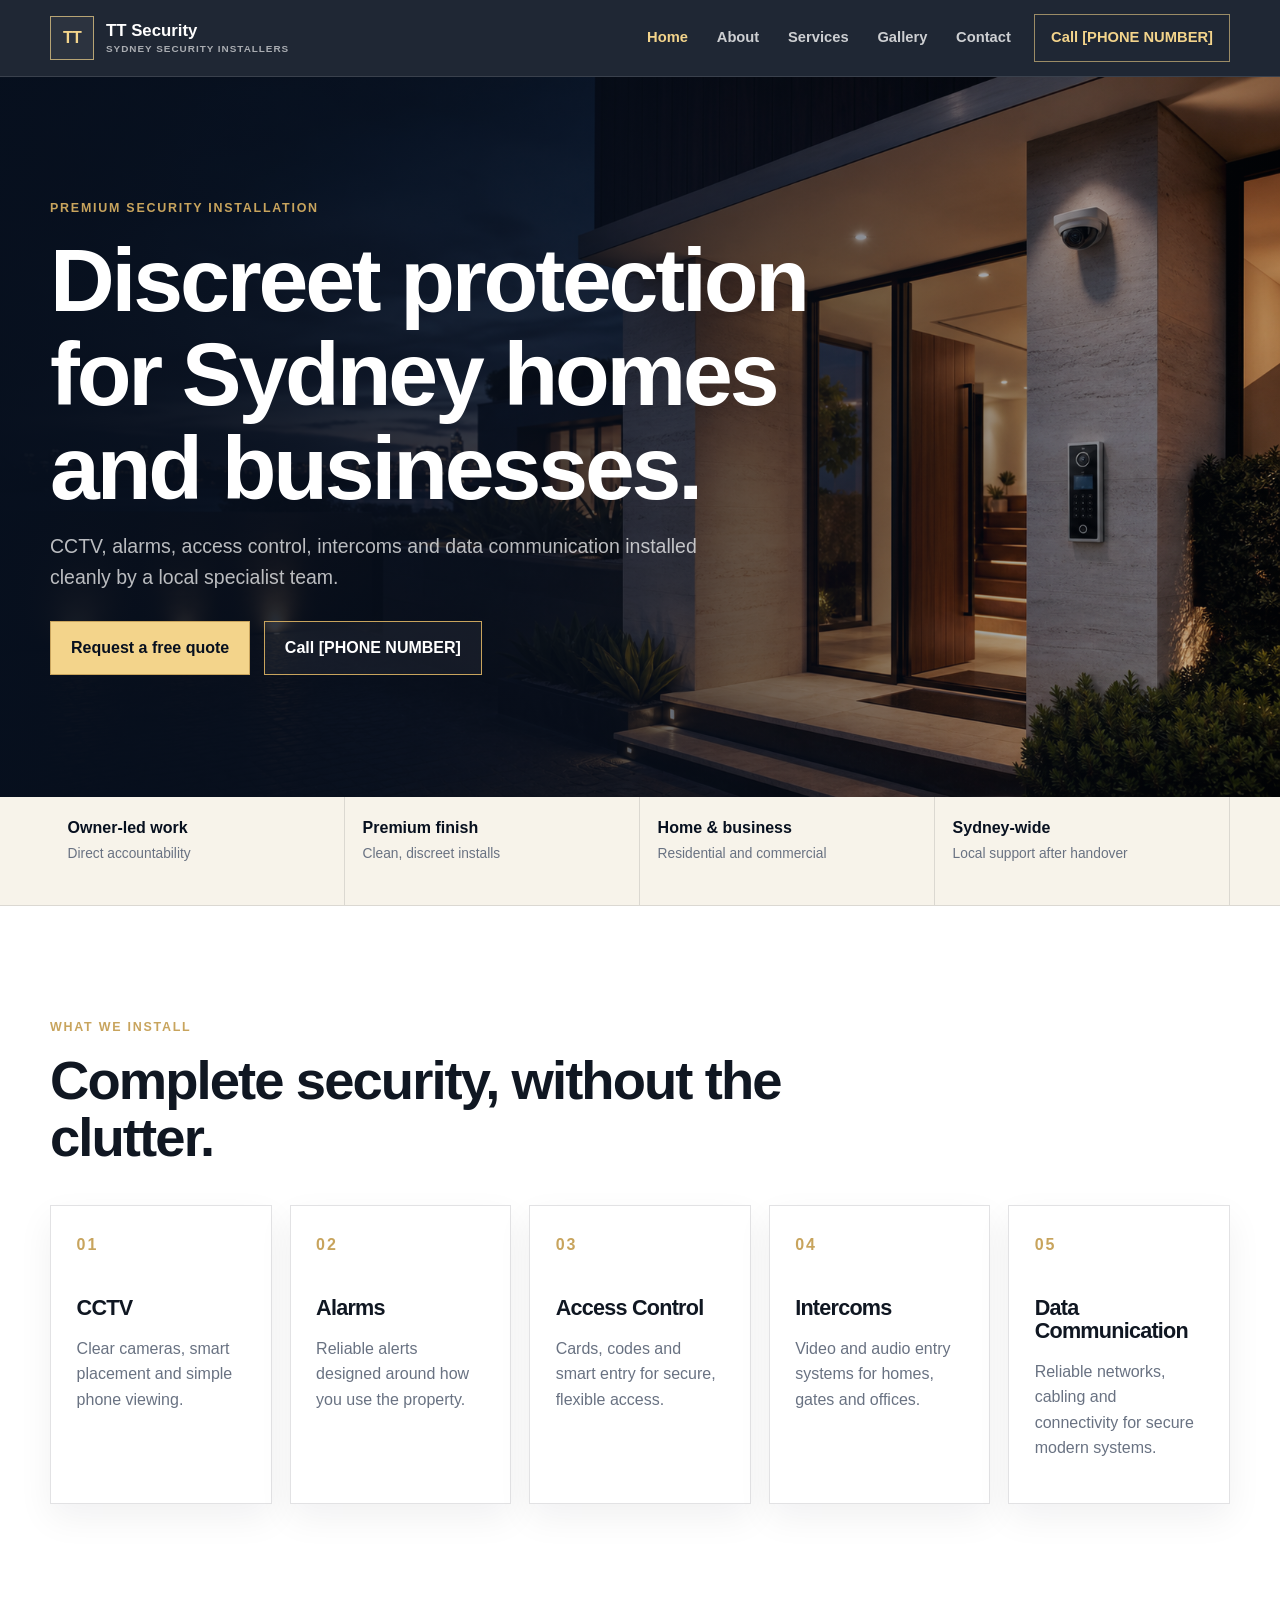
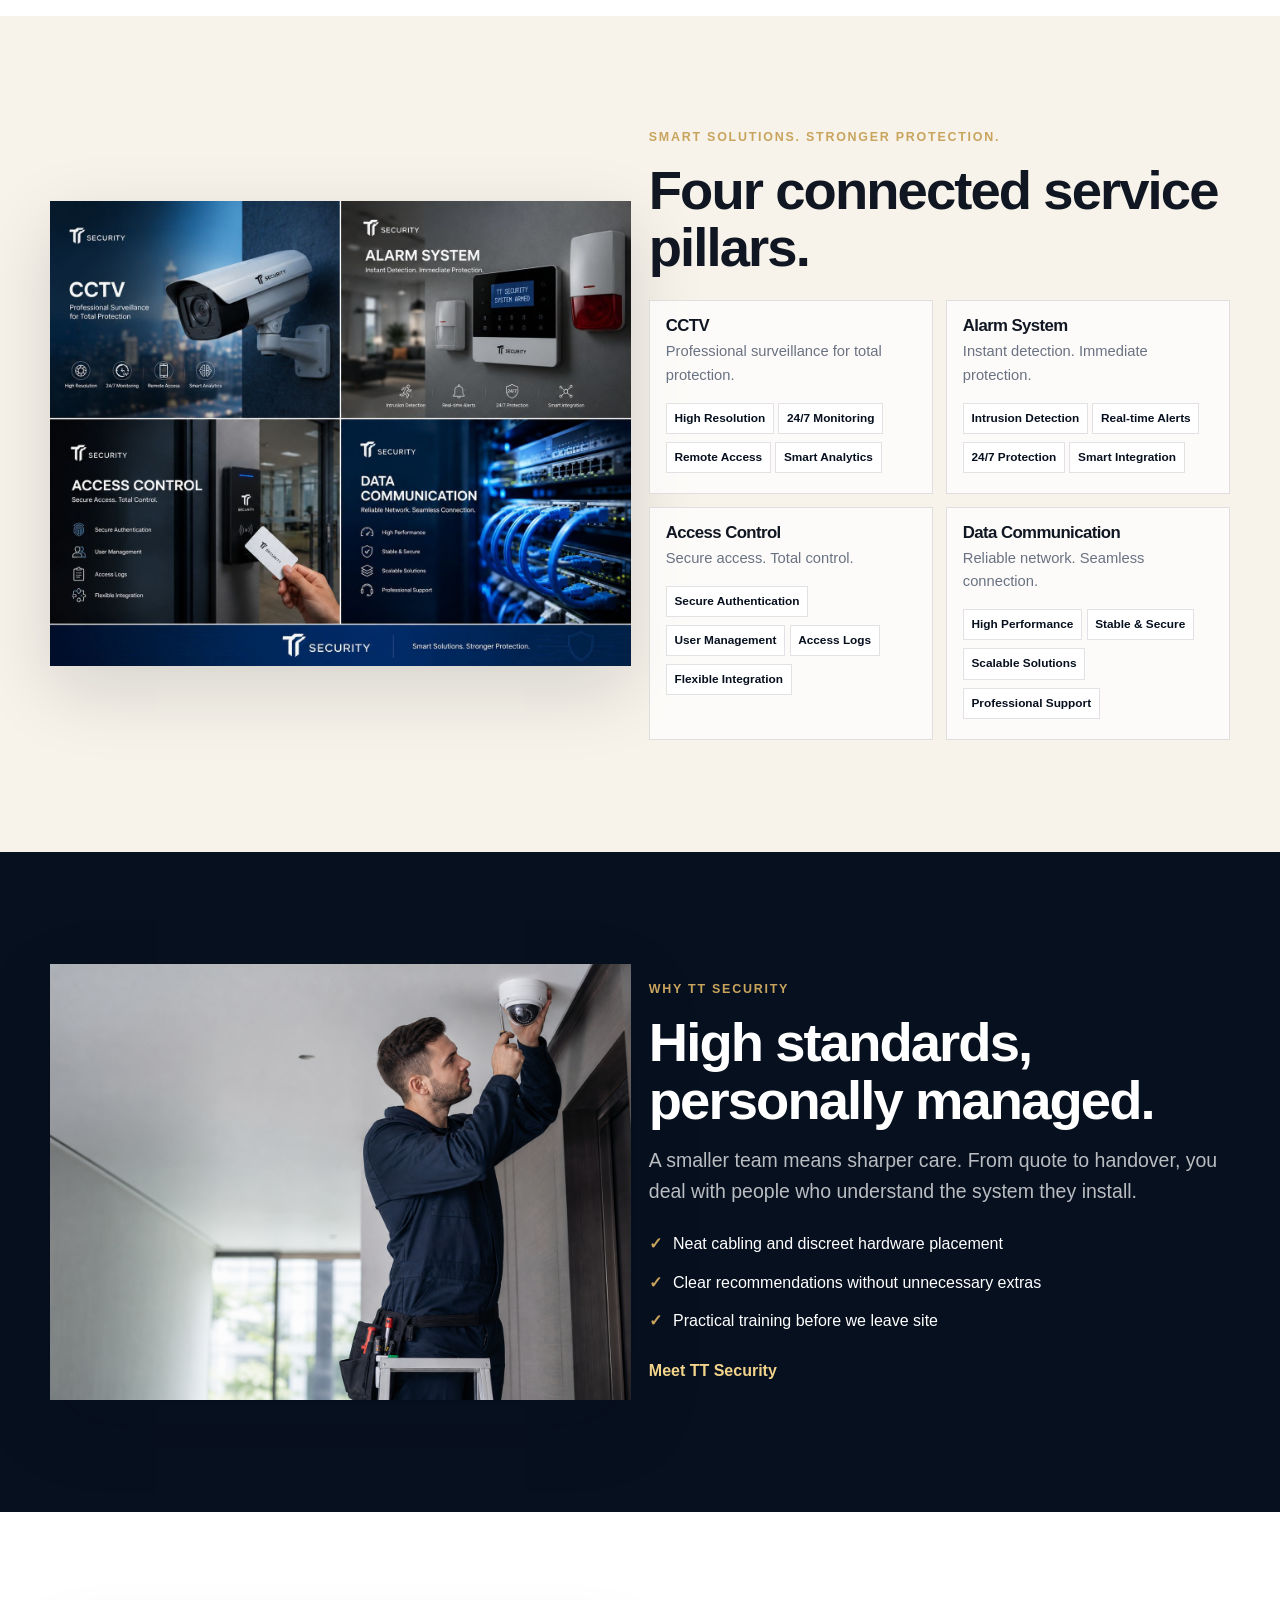
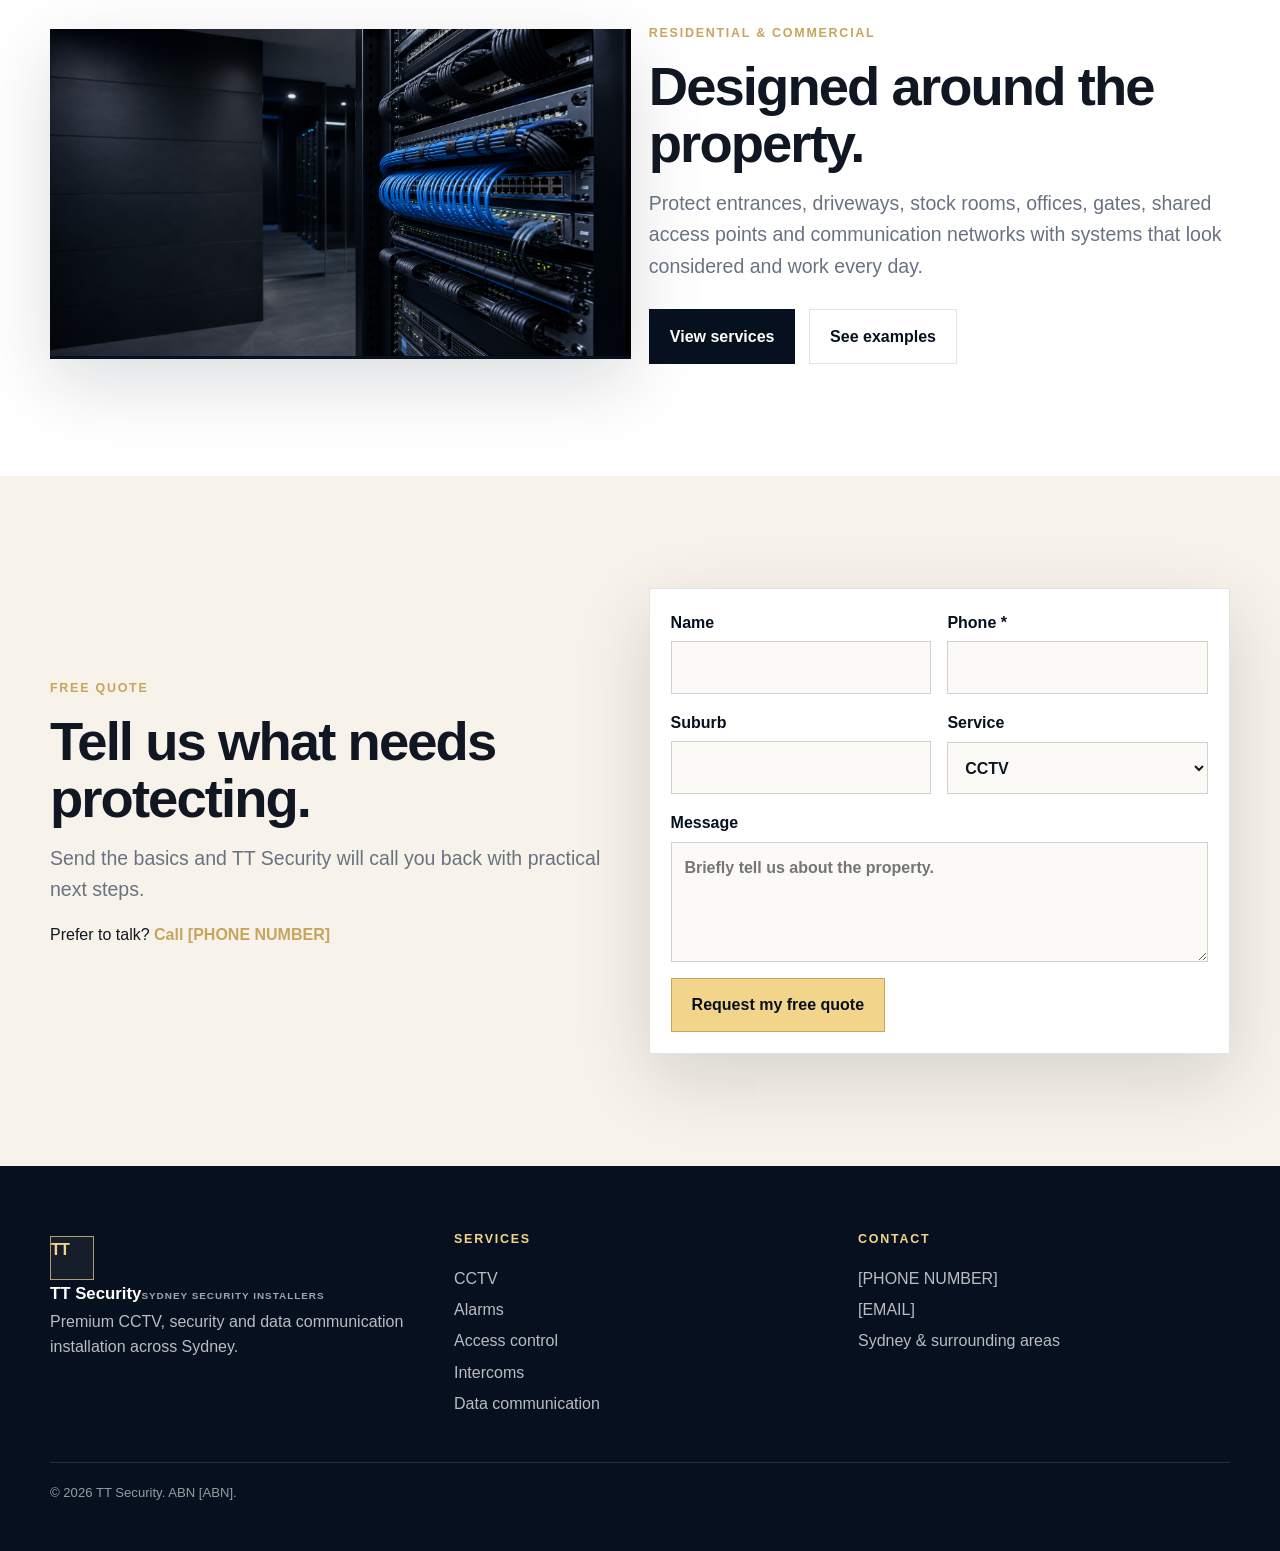
==== commit 16c2777b: "wewe" ====
--- a/index.html
+++ b/index.html
@@ -4,7 +4,7 @@
   <meta charset="utf-8">
   <meta name="viewport" content="width=device-width, initial-scale=1">
   <title>CCTV & Security Installation Sydney | TT Security</title>
-  <meta name="description" content="Premium CCTV, alarm, intercom and access control installation for Sydney homes and businesses.">
+  <meta name="description" content="Premium CCTV, alarm, access control, intercom and data communication installation for Sydney homes and businesses.">
   <link rel="stylesheet" href="css/style.css">
   <script defer src="js/main.js"></script>
 </head>
@@ -39,7 +39,7 @@
       <div class="container hero-content" data-reveal>
         <p class="eyebrow">Premium security installation</p>
         <h1>Discreet protection for Sydney homes and businesses.</h1>
-        <p class="lead">CCTV, alarms, access control and intercoms installed cleanly by a local specialist team.</p>
+        <p class="lead">CCTV, alarms, access control, intercoms and data communication installed cleanly by a local specialist team.</p>
         <div class="button-row">
           <a class="button" href="contact.html#quote">Request a free quote</a>
           <a class="button button-outline" href="tel:+61000000000">Call [PHONE NUMBER]</a>
@@ -83,6 +83,29 @@
             <h3>Intercoms</h3>
             <p>Video and audio entry systems for homes, gates and offices.</p>
           </article>
+          <article class="card" data-reveal>
+            <span class="card-icon">05</span>
+            <h3>Data Communication</h3>
+            <p>Reliable networks, cabling and connectivity for secure modern systems.</p>
+          </article>
+        </div>
+      </div>
+    </section>
+
+    <section class="section section-alt">
+      <div class="container split-grid">
+        <div class="image-panel board-panel" data-reveal>
+          <img src="assets/tt-security-services-board.jpeg" alt="TT Security service board covering CCTV, alarm systems, access control and data communication">
+        </div>
+        <div class="section-copy" data-reveal>
+          <p class="eyebrow">Smart Solutions. Stronger Protection.</p>
+          <h2>Four connected service pillars.</h2>
+          <div class="feature-matrix">
+            <article><h3>CCTV</h3><p>Professional surveillance for total protection.</p><span>High Resolution</span><span>24/7 Monitoring</span><span>Remote Access</span><span>Smart Analytics</span></article>
+            <article><h3>Alarm System</h3><p>Instant detection. Immediate protection.</p><span>Intrusion Detection</span><span>Real-time Alerts</span><span>24/7 Protection</span><span>Smart Integration</span></article>
+            <article><h3>Access Control</h3><p>Secure access. Total control.</p><span>Secure Authentication</span><span>User Management</span><span>Access Logs</span><span>Flexible Integration</span></article>
+            <article><h3>Data Communication</h3><p>Reliable network. Seamless connection.</p><span>High Performance</span><span>Stable & Secure</span><span>Scalable Solutions</span><span>Professional Support</span></article>
+          </div>
         </div>
       </div>
     </section>
@@ -111,14 +134,14 @@
         <div class="section-copy" data-reveal>
           <p class="eyebrow">Residential & commercial</p>
           <h2>Designed around the property.</h2>
-          <p class="lead">Protect entrances, driveways, stock rooms, offices, gates and shared access points with systems that look considered and work every day.</p>
+          <p class="lead">Protect entrances, driveways, stock rooms, offices, gates, shared access points and communication networks with systems that look considered and work every day.</p>
           <div class="button-row">
             <a class="button button-dark" href="services.html">View services</a>
             <a class="button button-light" href="gallery.html">See examples</a>
           </div>
         </div>
         <div class="image-panel" data-reveal>
-          <img src="assets/commercial-access-control.png" alt="Premium commercial entrance with intercom, access keypad and CCTV">
+          <img src="assets/data-communications-rack.png" alt="Premium data communication rack with structured cabling">
         </div>
       </div>
     </section>
@@ -138,7 +161,7 @@
             <label>Name<input name="name" autocomplete="name"></label>
             <label>Phone *<input name="phone" type="tel" autocomplete="tel" required></label>
             <label>Suburb<input name="suburb" autocomplete="address-level2"></label>
-            <label>Service<select name="service"><option>CCTV</option><option>Alarm</option><option>Access control</option><option>Intercom</option><option>Not sure</option></select></label>
+            <label>Service<select name="service"><option>CCTV</option><option>Alarm</option><option>Access control</option><option>Intercom</option><option>Data communication</option><option>Not sure</option></select></label>
             <label class="field-full">Message<textarea name="message" placeholder="Briefly tell us about the property."></textarea></label>
           </div>
           <button class="button" type="submit">Request my free quote</button>
@@ -151,7 +174,7 @@
     <div class="container footer-grid">
       <div>
         <a class="brand" href="index.html"><span class="brand-mark">TT</span><span class="brand-text">TT Security<small>Sydney security installers</small></span></a>
-        <p>Premium CCTV and security installation across Sydney.</p>
+        <p>Premium CCTV, security and data communication installation across Sydney.</p>
       </div>
       <div>
         <p class="footer-heading">Services</p>
@@ -159,6 +182,7 @@
         <a href="services.html#alarms">Alarms</a>
         <a href="services.html#access-control">Access control</a>
         <a href="services.html#intercoms">Intercoms</a>
+        <a href="services.html#data-communication">Data communication</a>
       </div>
       <div>
         <p class="footer-heading">Contact</p>
--- a/css/style.css
+++ b/css/style.css
@@ -81,7 +81,14 @@
 .card p { color: var(--muted); }
 .image-panel { overflow: hidden; min-height: 330px; background: var(--navy); box-shadow: var(--shadow); }
 .image-panel img { width: 100%; height: 100%; object-fit: cover; }
+.board-panel { background: #06152a; }
+.board-panel img { object-fit: contain; }
 .section-copy { align-self: center; }
+.feature-matrix { display: grid; gap: .8rem; margin-top: 1.5rem; }
+.feature-matrix article { padding: 1rem; border: 1px solid var(--line); background: rgba(255,255,255,.72); }
+.feature-matrix h3 { margin-bottom: .35rem; font-size: 1.05rem; }
+.feature-matrix p { margin-bottom: .7rem; color: var(--muted); font-size: .92rem; }
+.feature-matrix span { display: inline-flex; margin: .25rem .28rem .25rem 0; padding: .32rem .48rem; border: 1px solid rgba(16,23,34,.12); color: var(--navy); background: var(--white); font-size: .74rem; font-weight: 800; }
 .check-list { display: grid; gap: .8rem; margin: 1.5rem 0; padding: 0; list-style: none; }
 .check-list li { display: flex; gap: .7rem; color: inherit; }
 .check-list li::before { color: var(--gold); content: "✓"; font-weight: 900; }
@@ -140,7 +147,8 @@
   .nav-call { margin-left: .45rem; padding-inline: 1rem !important; }
   .trust-grid { grid-template-columns: repeat(4, 1fr); }
   .trust-item { border-bottom: 0; }
-  .cards-4 { grid-template-columns: repeat(4, 1fr); }
+  .cards-4 { grid-template-columns: repeat(5, 1fr); }
+  .feature-matrix { grid-template-columns: repeat(2, 1fr); }
   .service-row { grid-template-columns: 80px 1fr auto; align-items: center; }
   .gallery-grid { grid-template-columns: repeat(3, 1fr); }
   .mobile-call-bar { display: none; }
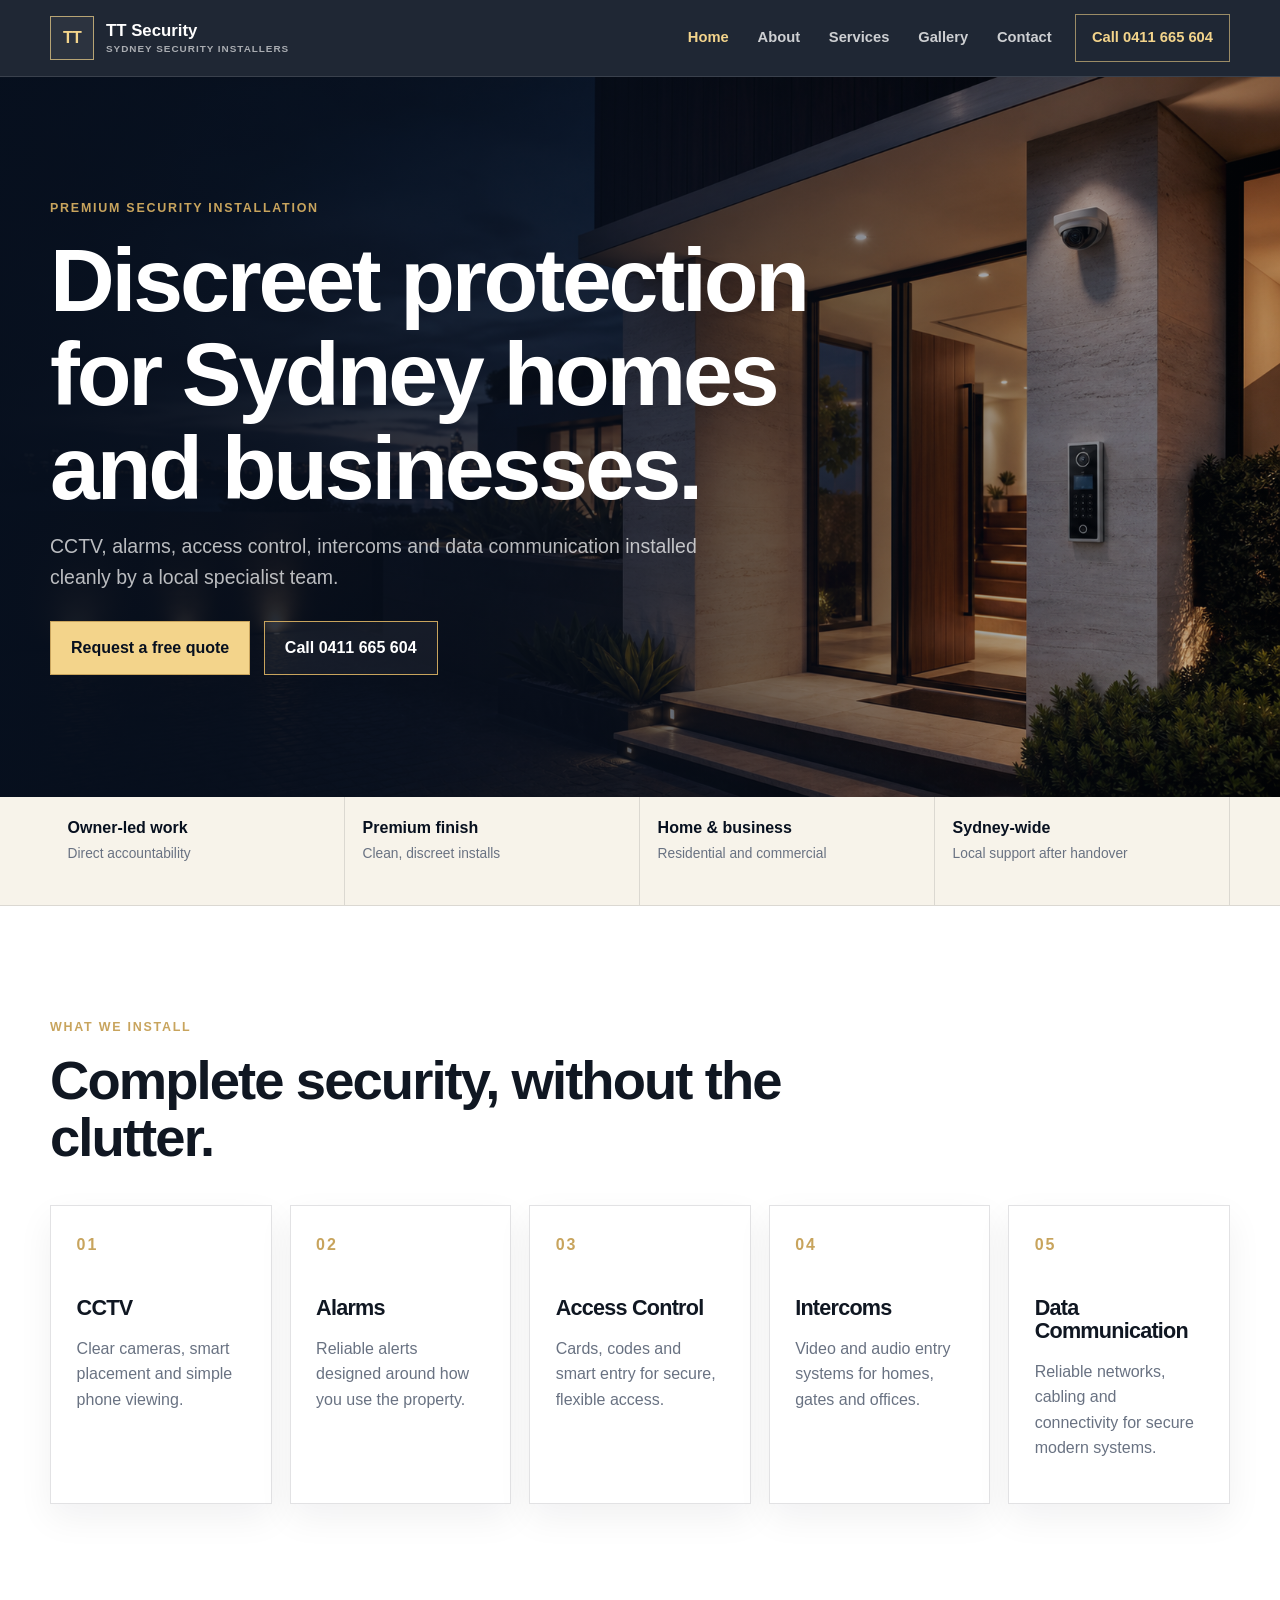
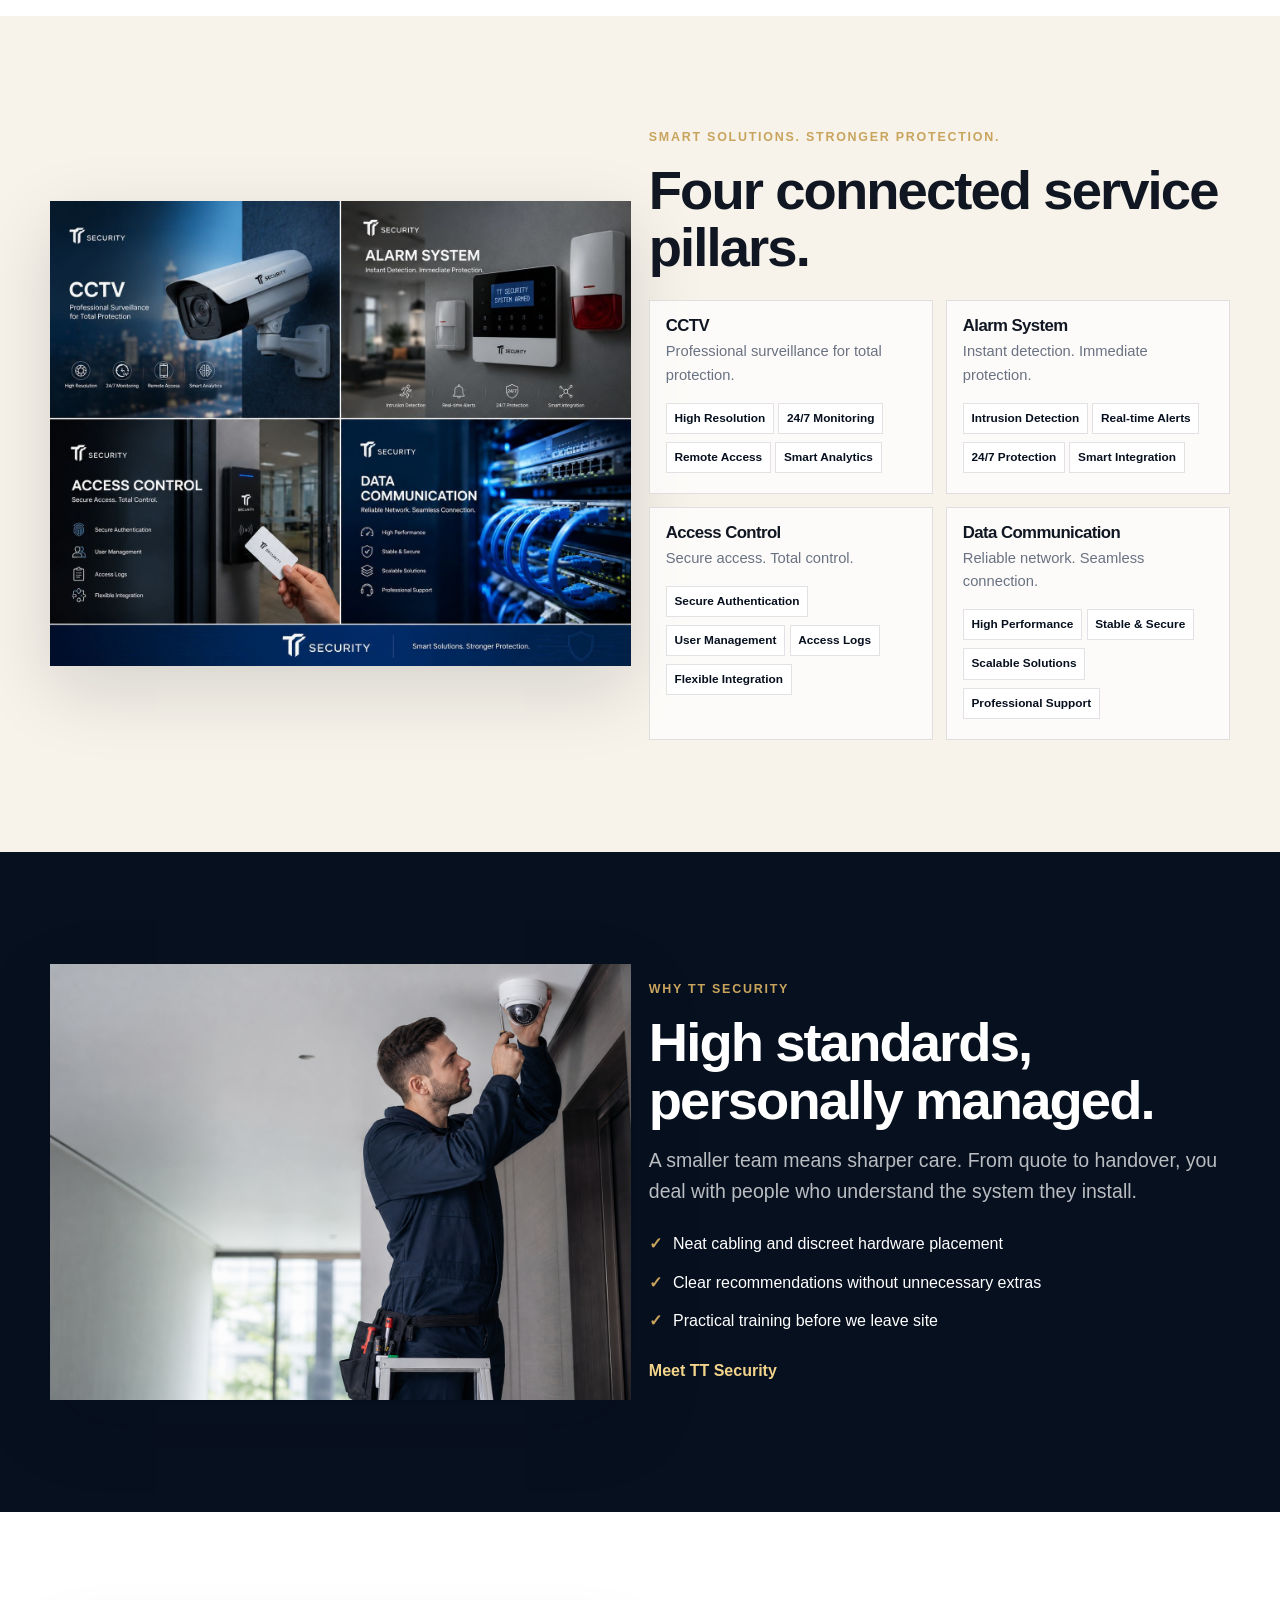
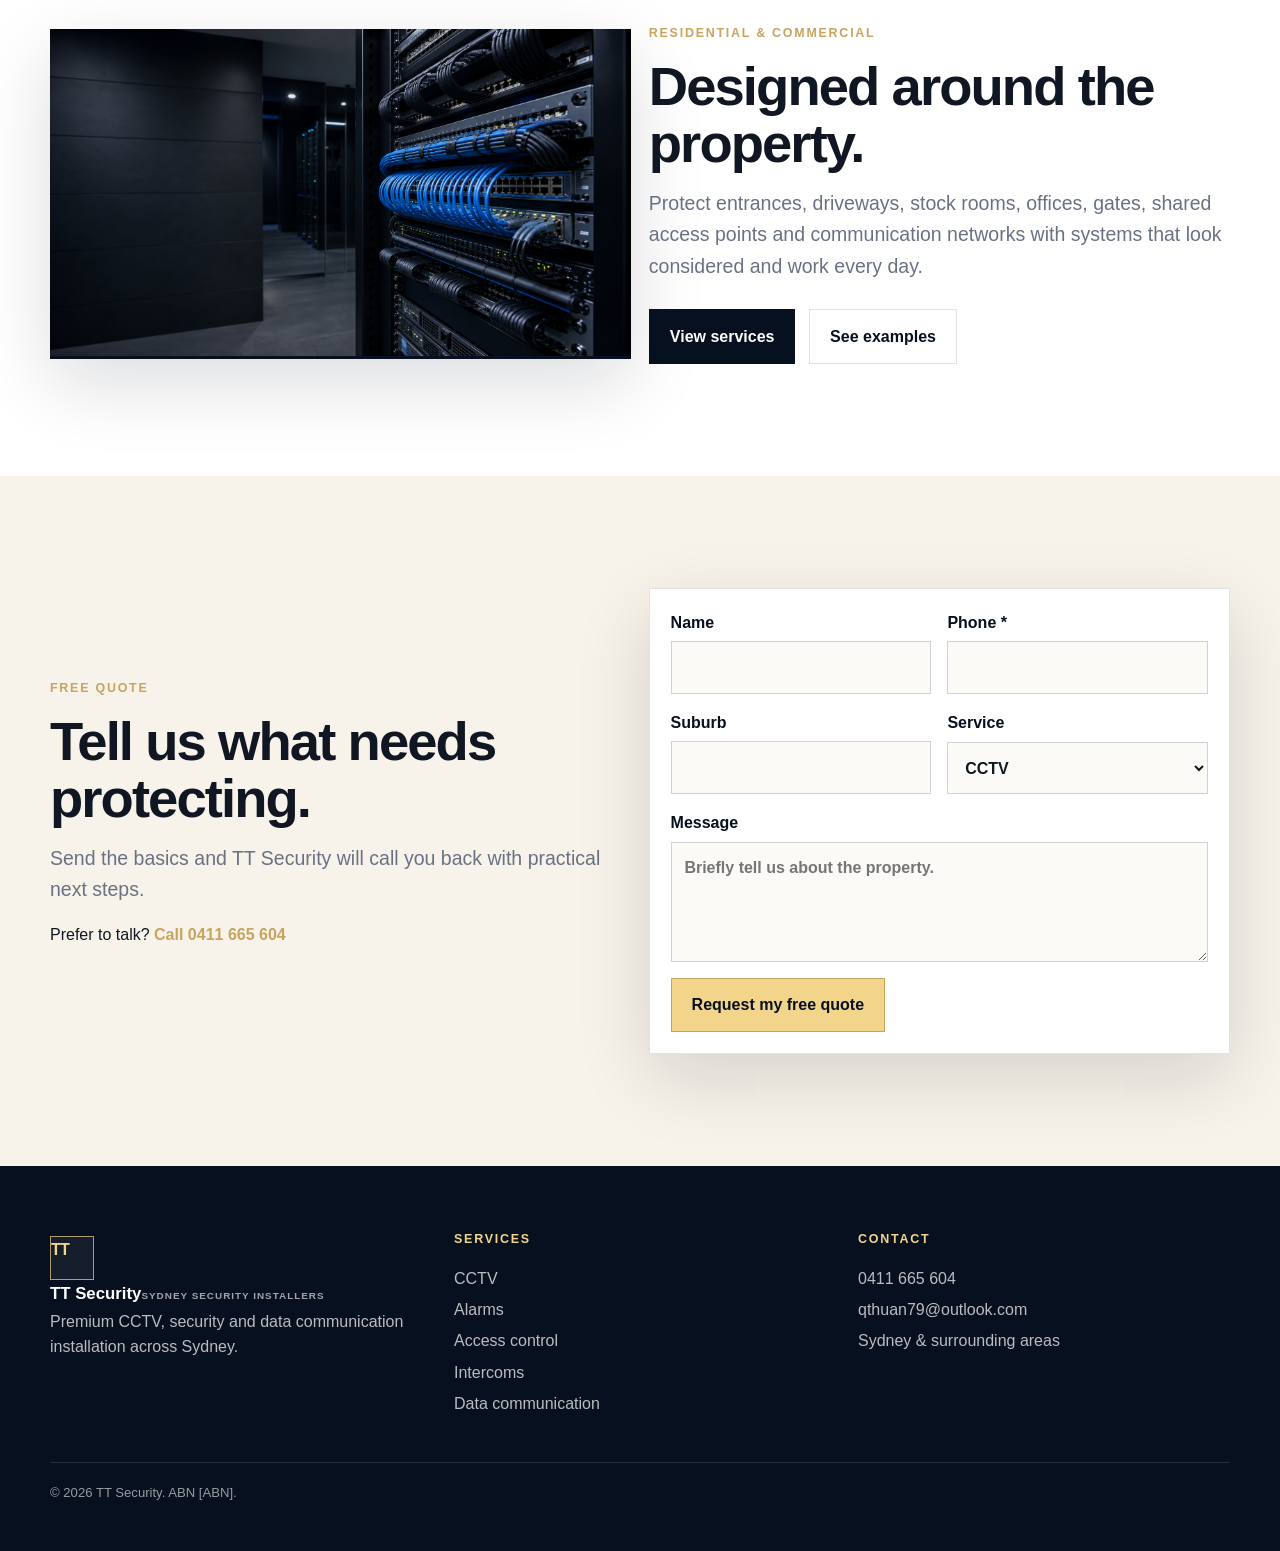
==== commit c7f62a88: "w" ====
--- a/index.html
+++ b/index.html
@@ -26,7 +26,7 @@
           <li><a href="services.html">Services</a></li>
           <li><a href="gallery.html">Gallery</a></li>
           <li><a href="contact.html">Contact</a></li>
-          <li><a class="nav-call" href="tel:+61000000000">Call [PHONE NUMBER]</a></li>
+          <li><a class="nav-call" href="tel:+61411665604">Call 0411 665 604</a></li>
         </ul>
       </nav>
     </div>
@@ -42,7 +42,7 @@
         <p class="lead">CCTV, alarms, access control, intercoms and data communication installed cleanly by a local specialist team.</p>
         <div class="button-row">
           <a class="button" href="contact.html#quote">Request a free quote</a>
-          <a class="button button-outline" href="tel:+61000000000">Call [PHONE NUMBER]</a>
+          <a class="button button-outline" href="tel:+61411665604">Call 0411 665 604</a>
         </div>
       </div>
     </section>
@@ -152,7 +152,7 @@
           <p class="eyebrow">Free quote</p>
           <h2>Tell us what needs protecting.</h2>
           <p class="lead">Send the basics and TT Security will call you back with practical next steps.</p>
-          <p class="contact-line">Prefer to talk? <a href="tel:+61000000000">Call [PHONE NUMBER]</a></p>
+          <p class="contact-line">Prefer to talk? <a href="tel:+61411665604">Call 0411 665 604</a></p>
         </div>
         <form class="quote-form" name="home-quote" method="POST" action="index.html?success=true#quote" data-netlify="true" data-reveal>
           <input type="hidden" name="form-name" value="home-quote">
@@ -186,13 +186,13 @@
       </div>
       <div>
         <p class="footer-heading">Contact</p>
-        <a href="tel:+61000000000">[PHONE NUMBER]</a>
-        <a href="mailto:hello@example.com">[EMAIL]</a>
+        <a href="tel:+61411665604">0411 665 604</a>
+        <a href="mailto:qthuan79@outlook.com">qthuan79@outlook.com</a>
         <span>Sydney & surrounding areas</span>
       </div>
     </div>
     <div class="container footer-bottom">© <span data-year>2026</span> TT Security. ABN [ABN].</div>
   </footer>
-  <div class="mobile-call-bar"><a href="tel:+61000000000">Call TT Security</a></div>
+  <div class="mobile-call-bar"><a href="tel:+61411665604">Call TT Security</a></div>
 </body>
 </html>
